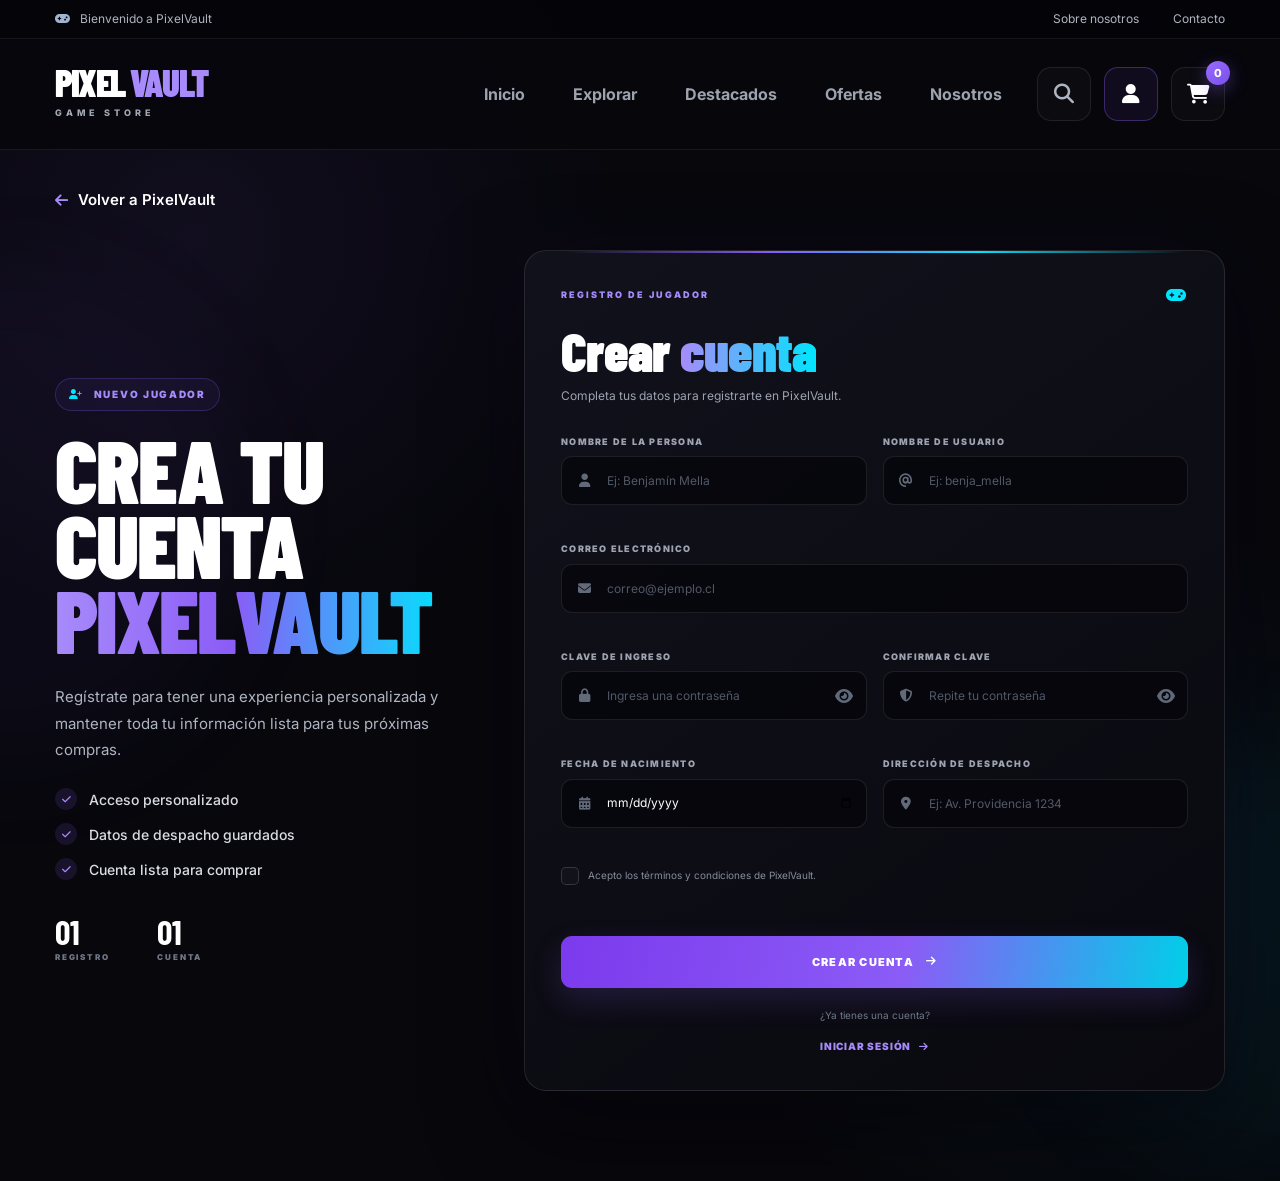
==== registro.html @ d6351294 "Primer commit" ====
<!DOCTYPE html>
<html lang="es">
<head>
    <meta charset="UTF-8">

    <meta
        name="viewport"
        content="width=device-width, initial-scale=1.0"
    >

    <meta
        name="description"
        content="Crea tu cuenta en PixelVault"
    >

    <title>Crear cuenta | PixelVault</title>

    <!-- Google Fonts -->
    <link rel="preconnect" href="https://fonts.googleapis.com">
    <link rel="preconnect" href="https://fonts.gstatic.com" crossorigin>

    <link
        href="https://fonts.googleapis.com/css2?family=Barlow+Condensed:wght@400;500;600;700;800;900&family=Inter:wght@400;500;600;700;800&display=swap"
        rel="stylesheet"
    >

    <!-- Font Awesome -->
    <link
        rel="stylesheet"
        href="https://cdnjs.cloudflare.com/ajax/libs/font-awesome/6.5.2/css/all.min.css"
    >

    <!-- CSS principal -->
    <link
        rel="stylesheet"
        href="css/estilos.css"
    >

    <!-- CSS de autenticación -->
    <link
        rel="stylesheet"
        href="css/auth.css"
    >

    <!-- Bootstrap 5.3.3 -->
    <link
        href="https://cdn.jsdelivr.net/npm/bootstrap@5.3.3/dist/css/bootstrap.min.css"
        rel="stylesheet"
    >

    <style>
        /* FIX DEFINITIVO: botones para mostrar/ocultar contraseña */
        .auth-input {
            position: relative;
        }
        .auth-input input {
            flex: 1 1 auto;
            width: 1%;
        }
        .auth-password-toggle {
            position: relative;
            z-index: 20;
            flex: 0 0 43px;
            width: 43px;
            height: 45px;
            margin: 0;
            padding: 0;
            border: 0;
            outline: 0;
            background: transparent;
            color: #606978;
            cursor: pointer;
            pointer-events: auto;
            display: flex;
            align-items: center;
            justify-content: center;
        }
        .auth-password-toggle:hover {
            color: #a78bfa;
        }
        .auth-password-toggle i {
            pointer-events: none;
        }
    </style>

</head>

<body class="auth-page">

    <!-- =====================================================
         BARRA SUPERIOR
    ====================================================== -->

    <div class="auth-topbar">

        <div class="auth-container auth-topbar-content">

            <div class="auth-welcome">
                <i class="fa-solid fa-gamepad"></i>
                <span>Bienvenido a PixelVault</span>
            </div>

            <div class="auth-top-links">

                <a href="index.html#nosotros">
                    Sobre nosotros
                </a>

                <a href="index.html#contacto">
                    Contacto
                </a>

            </div>

        </div>

    </div>


    <!-- =====================================================
         HEADER PRINCIPAL
    ====================================================== -->

    <header class="auth-header">

        <div class="auth-container auth-header-content">

            <!-- LOGO -->

            <a
                href="index.html"
                class="auth-brand"
                aria-label="PixelVault inicio"
            >

                <span class="auth-brand-main">

                    <span class="auth-brand-pixel">
                        PIXEL
                    </span>

                    <span class="auth-brand-vault">
                        VAULT
                    </span>

                </span>

                <span class="auth-brand-subtitle">
                    GAME STORE
                </span>

            </a>


            <!-- NAVEGACIÓN -->

            <nav class="auth-nav">

                <a href="index.html">
                    Inicio
                </a>

                <a href="index.html#categorias">
                    Explorar
                </a>

                <a href="index.html#destacados">
                    Destacados
                </a>

                <a href="index.html#ofertas">
                    Ofertas
                </a>

                <a href="index.html#nosotros">
                    Nosotros
                </a>

            </nav>


            <!-- ACCIONES -->

            <div class="auth-header-actions">

                <button
                    type="button"
                    class="auth-header-action"
                    aria-label="Buscar"
                    id="authSearchButton"
                >
                    <i class="fa-solid fa-magnifying-glass"></i>
                </button>


                <a
                    href="login.html"
                    class="auth-header-action auth-user-action"
                    aria-label="Iniciar sesión"
                    title="Iniciar sesión"
                >
                    <i class="fa-solid fa-user"></i>
                </a>


                <a
                    href="#"
                    class="auth-header-action"
                    aria-label="Carrito"
                >
                    <i class="fa-solid fa-cart-shopping"></i>

                    <span class="auth-cart-count">
                        0
                    </span>

                </a>

            </div>

        </div>

    </header>


    <!-- =====================================================
         CONTENIDO
    ====================================================== -->

    <main class="auth-main d-block">

        <div class="auth-container">


            <!-- BOTÓN VOLVER -->

            <a
                href="index.html"
                class="auth-back"
            >

                <i class="fa-solid fa-arrow-left"></i>

                <span>
                    Volver a PixelVault
                </span>

            </a>


            <!-- =================================================
                 LAYOUT
            ================================================== -->

            <div class="auth-register-layout">


                <!-- =================================================
                     PRESENTACIÓN
                ================================================== -->

                <section class="auth-intro">

                    <div class="auth-kicker">

                        <i class="fa-solid fa-user-plus"></i>

                        <span>
                            NUEVO JUGADOR
                        </span>

                    </div>


                    <h1>

                        CREA TU CUENTA

                        <span>
                            PIXELVAULT
                        </span>

                    </h1>


                    <p class="auth-intro-description">

                        Regístrate para tener una experiencia
                        personalizada y mantener toda tu información
                        lista para tus próximas compras.

                    </p>


                    <!-- BENEFICIOS -->

                    <div class="auth-feature-list">


                        <div class="auth-feature">

                            <span class="auth-feature-icon">
                                <i class="fa-solid fa-check"></i>
                            </span>

                            <span>
                                Acceso personalizado
                            </span>

                        </div>


                        <div class="auth-feature">

                            <span class="auth-feature-icon">
                                <i class="fa-solid fa-check"></i>
                            </span>

                            <span>
                                Datos de despacho guardados
                            </span>

                        </div>


                        <div class="auth-feature">

                            <span class="auth-feature-icon">
                                <i class="fa-solid fa-check"></i>
                            </span>

                            <span>
                                Cuenta lista para comprar
                            </span>

                        </div>

                    </div>


                    <!-- ESTADÍSTICAS -->

                    <div class="auth-mini-stats">

                        <div>

                            <strong>
                                01
                            </strong>

                            <span>
                                REGISTRO
                            </span>

                        </div>


                        <div>

                            <strong>
                                01
                            </strong>

                            <span>
                                CUENTA
                            </span>

                        </div>

                    </div>

                </section>


                <!-- =================================================
                     TARJETA REGISTRO
                ================================================== -->

                <section class="auth-card auth-card-register">

                    <!-- PARTE SUPERIOR -->

                    <div class="auth-card-top">

                        <span>
                            REGISTRO DE JUGADOR
                        </span>

                        <i class="fa-solid fa-gamepad"></i>

                    </div>


                    <!-- CABECERA -->

                    <div class="auth-heading">

                        <h2>

                            Crear
                            <span>
                                cuenta
                            </span>

                        </h2>

                        <p>
                            Completa tus datos para registrarte en PixelVault.
                        </p>

                    </div>


                    <!-- FORMULARIO -->

                    <form
                        id="registerForm"
                        class="auth-form"
                        novalidate
                    >


                        <div class="auth-form-grid">


                            <!-- NOMBRE -->

                            <div class="auth-field">

                                <label for="nombre">
                                    NOMBRE DE LA PERSONA
                                </label>

                                <div class="auth-input">

                                    <i class="fa-solid fa-user"></i>

                                    <input
                                        type="text"
                                        id="nombre"
                                        name="nombre"
                                        placeholder="Ej: Benjamín Mella"
                                        autocomplete="name"
                                        maxlength="80"
                                        required
                                    >

                                </div>

                                <small
                                    class="auth-error"
                                    id="nombreError"
                                ></small>

                            </div>


                            <!-- USUARIO -->

                            <div class="auth-field">

                                <label for="usuario">
                                    NOMBRE DE USUARIO
                                </label>

                                <div class="auth-input">

                                    <i class="fa-solid fa-at"></i>

                                    <input
                                        type="text"
                                        id="usuario"
                                        name="usuario"
                                        placeholder="Ej: benja_mella"
                                        autocomplete="username"
                                        maxlength="30"
                                        required
                                    >

                                </div>

                                <small
                                    class="auth-error"
                                    id="usuarioError"
                                ></small>

                            </div>


                            <!-- CORREO -->

                            <div class="auth-field auth-full">

                                <label for="correo">
                                    CORREO ELECTRÓNICO
                                </label>

                                <div class="auth-input">

                                    <i class="fa-solid fa-envelope"></i>

                                    <input
                                        type="email"
                                        id="correo"
                                        name="correo"
                                        placeholder="correo@ejemplo.cl"
                                        autocomplete="email"
                                        maxlength="120"
                                        required
                                    >

                                </div>

                                <small
                                    class="auth-error"
                                    id="correoError"
                                ></small>

                            </div>


                            <!-- CONTRASEÑA -->

                            <div class="auth-field">

                                <label for="clave">
                                    CLAVE DE INGRESO
                                </label>

                                <div class="auth-input">

                                    <i class="fa-solid fa-lock"></i>

                                    <input
                                        type="password"
                                        id="clave"
                                        name="clave"
                                        placeholder="Ingresa una contraseña"
                                        autocomplete="new-password"
                                        minlength="6"
                                        maxlength="80"
                                        required
                                    >

                                    <button type="button" class="auth-password-toggle" data-target="clave" aria-label="Mostrar contraseña" title="Mostrar contraseña" onclick="togglePixelVaultPassword(this); return false;">
                                        <i class="fa-solid fa-eye"></i>
                                    </button>

                                </div>

                                <small
                                    class="auth-error"
                                    id="claveError"
                                ></small>

                            </div>


                            <!-- CONFIRMAR -->

                            <div class="auth-field">

                                <label for="confirmarClave">
                                    CONFIRMAR CLAVE
                                </label>

                                <div class="auth-input">

                                    <i class="fa-solid fa-shield-halved"></i>

                                    <input
                                        type="password"
                                        id="confirmarClave"
                                        name="confirmarClave"
                                        placeholder="Repite tu contraseña"
                                        autocomplete="new-password"
                                        minlength="6"
                                        maxlength="80"
                                        required
                                    >

                                    <button type="button" class="auth-password-toggle" data-target="confirmarClave" aria-label="Mostrar contraseña" title="Mostrar contraseña" onclick="togglePixelVaultPassword(this); return false;">
                                        <i class="fa-solid fa-eye"></i>
                                    </button>

                                </div>

                                <small
                                    class="auth-error"
                                    id="confirmarClaveError"
                                ></small>

                            </div>
                            
                            <!-- FECHA DE NACIMIENTO -->
                            <div class="auth-field">
                                <label for="fechaNacimiento">
                            FECHA DE NACIMIENTO
                                </label>

                            <div class="auth-input">
                                <i class="fa-solid fa-calendar-days"></i>

                            <input
                            type="date"
                            id="fechaNacimiento"
                            name="fechaNacimiento"
                            autocomplete="bday"
                            required
                            >
                            </div>

                            <small
                                class="auth-error"
                                id="fechaNacimientoError"
                            ></small>
                            </div>

                            <!-- DIRECCIÓN DE DESPACHO -->
                            <div class="auth-field">
                                <label for="direccion">
                            DIRECCIÓN DE DESPACHO
                            </label>

                            <div class="auth-input">
                                <i class="fa-solid fa-location-dot"></i>

                                <input
                            type="text"
                            id="direccion"
                            name="direccion"
                            placeholder="Ej: Av. Providencia 1234"
                            autocomplete="street-address"
                            maxlength="150"
                                >
                            </div>

                            <small
                                class="auth-error"
                                id="direccionError"
                            ></small>
                            </div>

                            <!-- TÉRMINOS -->

                            <div class="auth-terms auth-full">

                                <label class="auth-checkbox">

                                    <input
                                        type="checkbox"
                                        id="terminos"
                                        name="terminos"
                                        required
                                    >

                                    <span class="auth-checkmark">
                                        <i class="fa-solid fa-check"></i>
                                    </span>

                                    <span>
                                        Acepto los términos y condiciones
                                        de PixelVault.
                                    </span>

                                </label>

                                <small
                                    class="auth-error"
                                    id="terminosError"
                                ></small>

                            </div>


                            <!-- MENSAJE -->

                            <div
                                id="registerMessage"
                                class="auth-message auth-full"
                                role="alert"
                            ></div>


                            <!-- BOTÓN -->

                            <div class="auth-full">

                                <button
                                    type="submit"
                                    class="auth-submit"
                                >

                                    <span>
                                        CREAR CUENTA
                                    </span>

                                    <i class="fa-solid fa-arrow-right"></i>

                                </button>

                            </div>

                        </div>

                    </form>


                    <!-- LOGIN -->

                    <div class="auth-switch">

                        <span>
                            ¿Ya tienes una cuenta?
                        </span>

                        <a href="login.html">
                            INICIAR SESIÓN
                            <i class="fa-solid fa-arrow-right"></i>
                        </a>

                    </div>

                </section>

            </div>

        </div>

    </main>


    <!-- JS -->

    
    <script>
        function togglePixelVaultPassword(button) {
            const targetId = button.getAttribute('data-target');
            const input = document.getElementById(targetId);
            if (!input) return;

            const icon = button.querySelector('i');
            const show = input.type === 'password';

            input.type = show ? 'text' : 'password';

            if (icon) {
                icon.classList.toggle('fa-eye', !show);
                icon.classList.toggle('fa-eye-slash', show);
            }

            button.setAttribute('aria-label', show ? 'Ocultar contraseña' : 'Mostrar contraseña');
            button.setAttribute('title', show ? 'Ocultar contraseña' : 'Mostrar contraseña');
        }
    </script>

    <script src="js/auth.js"></script>

</body>
</html>
---- css/estilos.css ----
/* =========================================================
   PIXELVAULT
   ESTILOS PRINCIPALES
   ========================================================= */


/* =========================================================
   IMPORTACIÓN DE FUENTES
   ========================================================= */

@import url('https://fonts.googleapis.com/css2?family=Barlow+Condensed:wght@400;500;600;700;800;900&family=Inter:wght@300;400;500;600;700;800&display=swap');


/* =========================================================
   VARIABLES GLOBALES
   ========================================================= */

:root {

    /* COLORES PRINCIPALES */

    --color-primary: #8b5cf6;
    --color-primary-light: #a78bfa;
    --color-primary-dark: #6d28d9;

    --color-secondary: #00e5ff;
    --color-secondary-dark: #00a8bd;

    --color-accent: #ff3d81;

    /* FONDOS */

    --color-background: #07070c;
    --color-background-light: #0d0d15;
    --color-background-medium: #11111b;

    --color-card: #12121d;
    --color-card-light: #181824;

    /* TEXTO */

    --color-text: #ffffff;
    --color-text-light: #e5e7eb;
    --color-text-muted: #9ca3af;
    --color-text-dark: #6b7280;

    /* BORDES */

    --color-border: rgba(255, 255, 255, 0.08);
    --color-border-light: rgba(255, 255, 255, 0.14);

    /* SOMBRAS */

    --shadow-small:
        0 5px 20px rgba(0, 0, 0, 0.25);

    --shadow-medium:
        0 15px 40px rgba(0, 0, 0, 0.35);

    --shadow-large:
        0 25px 70px rgba(0, 0, 0, 0.55);

    --shadow-primary:
        0 10px 40px rgba(139, 92, 246, 0.25);

    /* RADIOS */

    --radius-small: 8px;
    --radius-medium: 14px;
    --radius-large: 20px;
    --radius-xl: 28px;

    /* TRANSICIONES */

    --transition-fast: 0.2s ease;
    --transition-normal: 0.35s ease;
    --transition-slow: 0.6s ease;

    /* CONTENEDOR */

    --container-width: 1280px;

}


/* =========================================================
   RESET
   ========================================================= */

* {
    margin: 0;
    padding: 0;
    box-sizing: border-box;
}


html {
    scroll-behavior: smooth;
    scroll-padding-top: 100px;
}


body {

    background-color: var(--color-background);

    color: var(--color-text);

    font-family: 'Inter', sans-serif;

    line-height: 1.6;

    overflow-x: hidden;

}


body::selection {
    background: var(--color-primary);
    color: white;
}


img {
    display: block;
    width: 100%;
}


a {
    color: inherit;
    text-decoration: none;
}


button {
    font-family: inherit;
}


ul {
    list-style: none;
}


/* =========================================================
   CONTENEDOR GENERAL
   ========================================================= */

.container {

    width: min(
        calc(100% - 80px),
        var(--container-width)
    );

    margin: 0 auto;

}


/* =========================================================
   SCROLLBAR
   ========================================================= */

::-webkit-scrollbar {
    width: 9px;
}


::-webkit-scrollbar-track {
    background: #050508;
}


::-webkit-scrollbar-thumb {

    background:
        linear-gradient(
            180deg,
            var(--color-primary),
            var(--color-secondary)
        );

    border-radius: 20px;

}


::-webkit-scrollbar-thumb:hover {
    background: var(--color-primary-light);
}


/* =========================================================
   TOP BAR
   ========================================================= */

.top-bar {

    height: 38px;

    background: #050509;

    border-bottom: 1px solid var(--color-border);

    color: var(--color-text-muted);

    font-size: 11px;

    letter-spacing: 0.4px;

}


.top-bar-content {

    height: 100%;

    display: flex;

    align-items: center;

    justify-content: space-between;

}


.top-bar-message {

    display: flex;

    align-items: center;

    gap: 8px;

}


.top-bar-links {

    display: flex;

    gap: 25px;

}


.top-bar-links a {

    transition:
        color var(--transition-fast);

}


.top-bar-links a:hover {
    color: var(--color-secondary);
}


/* =========================================================
   HEADER
   ========================================================= */

.header {

    position: sticky;

    top: 0;

    z-index: 1000;

    height: 82px;

    background:
        rgba(7, 7, 12, 0.86);

    border-bottom: 1px solid var(--color-border);

    backdrop-filter: blur(18px);

    -webkit-backdrop-filter: blur(18px);

}


.header-content {

    height: 100%;

    display: flex;

    align-items: center;

    justify-content: space-between;

    gap: 40px;

}


/* =========================================================
   LOGO
   ========================================================= */

.brand {

    display: flex;

    flex-direction: column;

    flex-shrink: 0;

}


.brand-link {

    display: flex;

    align-items: center;

    font-family:
        'Barlow Condensed',
        sans-serif;

    font-size: 30px;

    font-weight: 900;

    line-height: 0.9;

    letter-spacing: -1px;

}


.brand-pixel {

    color: white;

}


.brand-vault {

    color: var(--color-primary-light);

    margin-left: 4px;

}


.brand-subtitle {

    margin-top: 5px;

    font-size: 8px;

    font-weight: 700;

    letter-spacing: 4px;

    color: var(--color-text-muted);

}


/* =========================================================
   NAVEGACIÓN
   ========================================================= */

.main-nav {
    margin-left: auto;
}


.nav-list {

    display: flex;

    align-items: center;

    gap: 34px;

}


.nav-link {

    position: relative;

    color: var(--color-text-muted);

    font-size: 13px;

    font-weight: 600;

    transition:
        color var(--transition-fast);

}


.nav-link::after {

    content: "";

    position: absolute;

    left: 0;

    bottom: -9px;

    width: 0;

    height: 2px;

    border-radius: 5px;

    background:
        linear-gradient(
            90deg,
            var(--color-primary),
            var(--color-secondary)
        );

    transition:
        width var(--transition-normal);

}


.nav-link:hover,
.nav-link.active {

    color: white;

}


.nav-link:hover::after,
.nav-link.active::after {

    width: 100%;

}


/* =========================================================
   HEADER ACTIONS
   ========================================================= */

.header-actions {

    display: flex;

    align-items: center;

    gap: 10px;

}


.header-action {

    position: relative;

    width: 40px;

    height: 40px;

    display: flex;

    align-items: center;

    justify-content: center;

    border: 1px solid var(--color-border);

    border-radius: 10px;

    background:
        rgba(255, 255, 255, 0.03);

    color: var(--color-text-muted);

    cursor: pointer;

    transition:
        transform var(--transition-fast),
        background var(--transition-fast),
        color var(--transition-fast),
        border-color var(--transition-fast);

}


.header-action:hover {

    color: white;

    background:
        rgba(139, 92, 246, 0.15);

    border-color:
        rgba(139, 92, 246, 0.45);

    transform: translateY(-2px);

}


.cart-count {

    position: absolute;

    top: -6px;

    right: -6px;

    width: 18px;

    height: 18px;

    display: flex;

    align-items: center;

    justify-content: center;

    border-radius: 50%;

    background: var(--color-primary);

    color: white;

    font-size: 9px;

    font-weight: 800;

}


/* =========================================================
   HERO
   ========================================================= */

.hero {

    position: relative;

    min-height: 720px;

    display: flex;

    align-items: center;

    overflow: hidden;

    background:
        #08080e;

}


/* FONDO */

.hero-background {

    position: absolute;

    inset: 0;

    z-index: 0;

    background:
        radial-gradient(
            circle at 15% 50%,
            rgba(139, 92, 246, 0.18),
            transparent 35%
        ),

        radial-gradient(
            circle at 80% 30%,
            rgba(0, 229, 255, 0.08),
            transparent 30%
        ),

        linear-gradient(
            90deg,
            #07070c 0%,
            #090910 50%,
            #08080d 100%
        );

}


.hero-background::after {

    content: "";

    position: absolute;

    inset: 0;

    background-image:
        linear-gradient(
            rgba(255,255,255,0.018) 1px,
            transparent 1px
        ),
        linear-gradient(
            90deg,
            rgba(255,255,255,0.018) 1px,
            transparent 1px
        );

    background-size: 50px 50px;

    mask-image:
        linear-gradient(
            to bottom,
            black,
            transparent
        );

}


/* CONTENEDOR */

.hero-container {

    position: relative;

    z-index: 2;

    display: grid;

    grid-template-columns:
        minmax(0, 1fr)
        minmax(400px, 0.9fr);

    align-items: center;

    gap: 80px;

    padding-top: 70px;

    padding-bottom: 70px;

}


/* =========================================================
   HERO CONTENT
   ========================================================= */

.hero-content {

    max-width: 650px;

}


.hero-tag {

    display: inline-flex;

    align-items: center;

    gap: 10px;

    padding: 8px 13px;

    margin-bottom: 25px;

    border: 1px solid
        rgba(139, 92, 246, 0.35);

    border-radius: 50px;

    background:
        rgba(139, 92, 246, 0.08);

    color: var(--color-primary-light);

    font-size: 10px;

    font-weight: 800;

    letter-spacing: 1.5px;

}


.hero-tag i {

    color: var(--color-secondary);

}


.hero-title {

    max-width: 700px;

    margin-bottom: 25px;

    font-family:
        'Barlow Condensed',
        sans-serif;

    font-size:
        clamp(60px, 7vw, 105px);

    font-weight: 900;

    line-height: 0.88;

    letter-spacing: -2px;

    text-transform: uppercase;

}


.hero-title span {

    display: block;

    color: transparent;

    background:
        linear-gradient(
            90deg,
            var(--color-primary-light),
            var(--color-secondary)
        );

    background-clip: text;

    -webkit-background-clip: text;

}


.hero-description {

    max-width: 550px;

    margin-bottom: 35px;

    color: var(--color-text-muted);

    font-size: 15px;

    line-height: 1.8;

}


/* =========================================================
   BOTONES
   ========================================================= */

.hero-buttons {

    display: flex;

    align-items: center;

    gap: 15px;

    margin-bottom: 45px;

}


.btn {

    min-height: 52px;

    padding:
        0 24px;

    display: inline-flex;

    align-items: center;

    justify-content: center;

    gap: 12px;

    border-radius: 10px;

    font-size: 11px;

    font-weight: 800;

    letter-spacing: 0.8px;

    transition:
        transform var(--transition-normal),
        box-shadow var(--transition-normal),
        background var(--transition-normal),
        border-color var(--transition-normal);

}


.btn-primary {

    color: white;

    background:
        linear-gradient(
            135deg,
            var(--color-primary),
            var(--color-primary-dark)
        );

    box-shadow:
        0 10px 30px
        rgba(139, 92, 246, 0.25);

}


.btn-primary:hover {

    transform: translateY(-3px);

    box-shadow:
        0 15px 40px
        rgba(139, 92, 246, 0.4);

}


.btn-secondary {

    color: white;

    border: 1px solid var(--color-border-light);

    background:
        rgba(255,255,255,0.04);

}


.btn-secondary:hover {

    transform: translateY(-3px);

    border-color:
        rgba(255,255,255,0.25);

    background:
        rgba(255,255,255,0.08);

}


.btn-light {

    color: #09090d;

    background: white;

}


.btn-light:hover {

    transform: translateY(-3px);

    background: var(--color-secondary);

    box-shadow:
        0 10px 30px
        rgba(0,229,255,0.2);

}


/* =========================================================
   HERO STATS
   ========================================================= */

.hero-stats {

    display: flex;

    align-items: center;

    gap: 40px;

}


.hero-stat {

    display: flex;

    flex-direction: column;

}


.hero-stat strong {

    font-family:
        'Barlow Condensed',
        sans-serif;

    font-size: 30px;

    line-height: 1;

}


.hero-stat span {

    margin-top: 5px;

    color: var(--color-text-dark);

    font-size: 9px;

    font-weight: 600;

    letter-spacing: 1px;

    text-transform: uppercase;

}


/* =========================================================
   HERO IMAGE
   ========================================================= */

.hero-image-container {

    position: relative;

    min-height: 550px;

    display: flex;

    align-items: center;

    justify-content: center;

}


.hero-image {

    position: relative;

    z-index: 2;

    width: 100%;

    max-width: 600px;

    height: 550px;

    object-fit: cover;

    border-radius: var(--radius-xl);

    border: 1px solid
        rgba(255,255,255,0.1);

    box-shadow:
        0 30px 100px
        rgba(0,0,0,0.65);

    transform:
        perspective(1000px)
        rotateY(-4deg);

    transition:
        transform var(--transition-slow);

}


.hero-image:hover {

    transform:
        perspective(1000px)
        rotateY(0deg)
        scale(1.015);

}


.hero-image::after {

    content: "";

    position: absolute;

    inset: 0;

    background:
        linear-gradient(
            180deg,
            transparent 50%,
            rgba(0,0,0,0.7)
        );

}


/* BRILLO */

.hero-image-glow {

    position: absolute;

    width: 400px;

    height: 400px;

    border-radius: 50%;

    background:
        var(--color-primary);

    filter: blur(130px);

    opacity: 0.18;

}


/* TARJETA FLOTANTE */

.hero-floating-card {

    position: absolute;

    z-index: 5;

    bottom: 55px;

    left: -20px;

    min-width: 190px;

    padding: 15px 18px;

    display: flex;

    align-items: center;

    gap: 14px;

    border: 1px solid
        rgba(255,255,255,0.1);

    border-radius: 14px;

    background:
        rgba(13,13,21,0.85);

    backdrop-filter: blur(20px);

    box-shadow: var(--shadow-medium);

}


.hero-floating-card > i {

    width: 38px;

    height: 38px;

    display: flex;

    align-items: center;

    justify-content: center;

    border-radius: 10px;

    color: #ffb000;

    background:
        rgba(255,176,0,0.1);

}


.hero-floating-card div {

    display: flex;

    flex-direction: column;

}


.hero-floating-card span {

    color: var(--color-text-dark);

    font-size: 8px;

    font-weight: 700;

    letter-spacing: 1px;

}


.hero-floating-card strong {

    margin-top: 3px;

    font-size: 11px;

}


/* =========================================================
   SECCIONES
   ========================================================= */

.section {

    padding:
        120px 0;

}


.section-header {

    display: flex;

    align-items: flex-end;

    justify-content: space-between;

    gap: 40px;

    margin-bottom: 55px;

}


.section-label {

    display: block;

    margin-bottom: 10px;

    color: var(--color-primary-light);

    font-size: 10px;

    font-weight: 800;

    letter-spacing: 2px;

}


.section-title {

    font-family:
        'Barlow Condensed',
        sans-serif;

    font-size: 58px;

    font-weight: 900;

    line-height: 0.9;

    text-transform: uppercase;

}


.section-description {

    max-width: 400px;

}


.section-description p {

    color: var(--color-text-muted);

    font-size: 13px;

    line-height: 1.8;

}


/* =========================================================
   CATEGORÍAS
   ========================================================= */

.categories-section {

    position: relative;

    background:
        var(--color-background);

}


.categories-section::before {

    content: "";

    position: absolute;

    top: 0;

    left: 0;

    right: 0;

    height: 1px;

    background:
        linear-gradient(
            90deg,
            transparent,
            var(--color-border-light),
            transparent
        );

}


/* GRID */

.categories-grid {

    display: grid;

    grid-template-columns:
        repeat(6, 1fr);

    grid-template-rows:
        repeat(2, 300px);

    gap: 18px;

}


/* PRIMERAS TARJETAS */

.category-card:nth-child(1),
.category-card:nth-child(2) {

    grid-column: span 3;

}


/* RESTANTES */

.category-card:nth-child(3),
.category-card:nth-child(4),
.category-card:nth-child(5) {

    grid-column: span 2;

}


/* =========================================================
   CATEGORY CARD
   ========================================================= */

.category-card {

    position: relative;

    overflow: hidden;

    border:
        1px solid var(--color-border);

    border-radius:
        var(--radius-large);

    background:
        var(--color-card);

    box-shadow:
        var(--shadow-small);

    transition:
        transform var(--transition-normal),
        border-color var(--transition-normal),
        box-shadow var(--transition-normal);

}


.category-card:hover {

    transform:
        translateY(-8px);

    border-color:
        rgba(139,92,246,0.45);

    box-shadow:
        var(--shadow-medium),
        var(--shadow-primary);

}


/* IMAGEN */

.category-image-wrapper {

    position: absolute;

    inset: 0;

    overflow: hidden;

}


.category-image {

    width: 100%;

    height: 100%;

    object-fit: cover;

    transition:
        transform 0.8s ease;

}


.category-card:hover .category-image {

    transform:
        scale(1.1);

}


/* OVERLAY */

.category-overlay {

    position: absolute;

    inset: 0;

    background:
        linear-gradient(
            180deg,
            rgba(0,0,0,0.05) 15%,
            rgba(0,0,0,0.3) 40%,
            rgba(0,0,0,0.95) 100%
        );

    transition:
        background var(--transition-normal);

}


.category-card:hover
.category-overlay {

    background:
        linear-gradient(
            180deg,
            rgba(20,10,40,0.1),
            rgba(0,0,0,0.88)
        );

}


/* NÚMERO */

.category-number {

    position: absolute;

    top: 20px;

    left: 22px;

    font-family:
        'Barlow Condensed',
        sans-serif;

    font-size: 46px;

    font-weight: 900;

    color:
        rgba(255,255,255,0.4);

    line-height: 1;

}


/* ICONO */

.category-icon {

    position: absolute;

    top: 18px;

    right: 18px;

    width: 40px;

    height: 40px;

    display: flex;

    align-items: center;

    justify-content: center;

    border:
        1px solid
        rgba(255,255,255,0.15);

    border-radius: 10px;

    background:
        rgba(0,0,0,0.3);

    backdrop-filter:
        blur(10px);

    color: white;

    transition:
        background var(--transition-normal),
        transform var(--transition-normal);

}


.category-card:hover .category-icon {

    background:
        var(--color-primary);

    transform:
        rotate(5deg)
        scale(1.05);

}


/* CONTENIDO */

.category-content {

    position: absolute;

    z-index: 3;

    left: 25px;

    right: 25px;

    bottom: 23px;

}


.category-type {

    color:
        var(--color-secondary);

    font-size: 8px;

    font-weight: 800;

    letter-spacing: 2px;

}


.category-content h3 {

    margin-top: 4px;

    font-family:
        'Barlow Condensed',
        sans-serif;

    font-size: 36px;

    font-weight: 900;

    line-height: 1;

}


.category-content p {

    max-width: 260px;

    margin-top: 5px;

    color:
        rgba(255,255,255,0.65);

    font-size: 11px;

}


.category-link {

    display: inline-flex;

    align-items: center;

    gap: 8px;

    margin-top: 15px;

    color: white;

    font-size: 9px;

    font-weight: 800;

    letter-spacing: 1px;

    opacity: 0;

    transform:
        translateY(8px);

    transition:
        opacity var(--transition-normal),
        transform var(--transition-normal);

}


.category-card:hover .category-link {

    opacity: 1;

    transform:
        translateY(0);

}


.category-link i {

    color:
        var(--color-secondary);

}


/* =========================================================
   DESTACADOS
   ========================================================= */

.featured-section {

    background:
        var(--color-background-light);

}


.featured-section .section-header {

    margin-bottom: 40px;

}


.section-button {

    display: inline-flex;

    align-items: center;

    gap: 10px;

    padding: 12px 18px;

    border: 1px solid var(--color-border);

    border-radius: 8px;

    color: var(--color-text-muted);

    font-size: 10px;

    font-weight: 800;

    transition:
        color var(--transition-fast),
        border-color var(--transition-fast),
        background var(--transition-fast);

}


.section-button:hover {

    color: white;

    border-color:
        var(--color-primary);

    background:
        rgba(139,92,246,0.1);

}


/* GRID */

.featured-grid {

    display: grid;

    grid-template-columns:
        repeat(3, 1fr);

    gap: 22px;

}


/* CARD */

.featured-card {

    overflow: hidden;

    border:
        1px solid var(--color-border);

    border-radius:
        var(--radius-medium);

    background:
        var(--color-card);

    transition:
        transform var(--transition-normal),
        border-color var(--transition-normal),
        box-shadow var(--transition-normal);

}


.featured-card:hover {

    transform:
        translateY(-7px);

    border-color:
        rgba(139,92,246,0.35);

    box-shadow:
        var(--shadow-medium);

}


/* IMAGEN */

.featured-image {

    position: relative;

    height: 280px;

    overflow: hidden;

}


.featured-image img {

    width: 100%;

    height: 100%;

    object-fit: cover;

    transition:
        transform 0.6s ease;

}


.featured-card:hover
.featured-image img {

    transform:
        scale(1.07);

}


/* BADGE */

.featured-badge {

    position: absolute;

    top: 15px;

    left: 15px;

    padding: 6px 10px;

    border-radius: 5px;

    background:
        var(--color-primary);

    color: white;

    font-size: 8px;

    font-weight: 800;

    letter-spacing: 1px;

}


/* INFO */

.featured-info {

    padding: 22px;

}


.game-category {

    color:
        var(--color-secondary);

    font-size: 8px;

    font-weight: 800;

    letter-spacing: 1.5px;

}


.featured-info h3 {

    margin-top: 6px;

    font-family:
        'Barlow Condensed',
        sans-serif;

    font-size: 28px;

    font-weight: 800;

}


.featured-info p {

    margin-top: 7px;

    color:
        var(--color-text-muted);

    font-size: 11px;

    line-height: 1.6;

}


.game-bottom {

    display: flex;

    align-items: center;

    justify-content: space-between;

    margin-top: 20px;

    padding-top: 18px;

    border-top:
        1px solid var(--color-border);

}


.game-price {

    font-family:
        'Barlow Condensed',
        sans-serif;

    font-size: 25px;

}


.game-button {

    display: inline-flex;

    align-items: center;

    gap: 8px;

    color:
        var(--color-primary-light);

    font-size: 9px;

    font-weight: 800;

}


.game-button:hover {

    color:
        var(--color-secondary);

}


/* =========================================================
   PROMO
   ========================================================= */

.promo-section {

    position: relative;

    overflow: hidden;

    padding:
        90px 0;

    background:
        linear-gradient(
            110deg,
            #171126,
            #0c1220
        );

}


.promo-section::before {

    content: "";

    position: absolute;

    width: 500px;

    height: 500px;

    right: -150px;

    top: -250px;

    border-radius: 50%;

    background:
        var(--color-primary);

    filter:
        blur(130px);

    opacity: 0.18;

}


.promo-container {

    position: relative;

    z-index: 2;

    display: flex;

    align-items: center;

    justify-content: space-between;

    gap: 50px;

}


.promo-label {

    color:
        var(--color-secondary);

    font-size: 9px;

    font-weight: 800;

    letter-spacing: 2px;

}


.promo-content h2 {

    max-width: 750px;

    margin: 10px 0 15px;

    font-family:
        'Barlow Condensed',
        sans-serif;

    font-size:
        clamp(40px, 5vw, 68px);

    font-weight: 900;

    line-height: 0.95;

}


.promo-content h2 span {

    color:
        var(--color-primary-light);

}


.promo-content p {

    max-width: 500px;

    margin-bottom: 25px;

    color:
        var(--color-text-muted);

    font-size: 13px;

}


.promo-decoration {

    width: 180px;

    height: 180px;

    display: flex;

    align-items: center;

    justify-content: center;

    border:
        1px solid
        rgba(255,255,255,0.1);

    border-radius: 50%;

    background:
        rgba(255,255,255,0.03);

    box-shadow:
        0 0 80px
        rgba(139,92,246,0.2);

}


.promo-decoration i {

    font-size: 75px;

    color:
        var(--color-primary-light);

    transform:
        rotate(-12deg);

}


/* =========================================================
   FEATURES
   ========================================================= */

.features-section {

    padding:
        60px 0;

    background:
        #09090f;

    border-top:
        1px solid var(--color-border);

    border-bottom:
        1px solid var(--color-border);

}


.features-grid {

    display: grid;

    grid-template-columns:
        repeat(4, 1fr);

    gap: 20px;

}


.feature {

    display: flex;

    align-items: flex-start;

    gap: 15px;

}


.feature-icon {

    width: 45px;

    height: 45px;

    flex-shrink: 0;

    display: flex;

    align-items: center;

    justify-content: center;

    border:
        1px solid
        rgba(139,92,246,0.25);

    border-radius: 10px;

    color:
        var(--color-primary-light);

    background:
        rgba(139,92,246,0.08);

}


.feature-content h3 {

    margin-bottom: 3px;

    font-size: 12px;

    font-weight: 700;

}


.feature-content p {

    color:
        var(--color-text-dark);

    font-size: 10px;

    line-height: 1.6;

}


/* =========================================================
   ABOUT
   ========================================================= */

.about-section {

    background:
        var(--color-background);

}


.about-container {

    display: grid;

    grid-template-columns:
        0.95fr 1fr;

    align-items: center;

    gap: 90px;

}


.about-image {

    position: relative;

}


.about-image::before {

    content: "";

    position: absolute;

    inset: -15px;

    border:
        1px solid
        rgba(139,92,246,0.25);

    border-radius:
        var(--radius-large);

    transform:
        rotate(-2deg);

}


.about-image img {

    position: relative;

    z-index: 2;

    height: 480px;

    object-fit: cover;

    border-radius:
        var(--radius-large);

    box-shadow:
        var(--shadow-large);

}


.about-content h2 {

    max-width: 650px;

    font-family:
        'Barlow Condensed',
        sans-serif;

    font-size:
        clamp(45px, 5vw, 70px);

    font-weight: 900;

    line-height: 0.95;

}


.about-content h2 span {

    display: block;

    color:
        var(--color-primary-light);

}


.about-content p {

    max-width: 580px;

    margin-top: 20px;

    color:
        var(--color-text-muted);

    font-size: 13px;

    line-height: 1.9;

}


.about-content .btn {

    margin-top: 30px;

}


/* =========================================================
   CALL TO ACTION
   ========================================================= */

.cta-section {

    position: relative;

    overflow: hidden;

    padding:
        110px 0;

    text-align: center;

    background:
        linear-gradient(
            135deg,
            var(--color-primary-dark),
            #111827
        );

}


.cta-section::before {

    content: "";

    position: absolute;

    inset: 0;

    background:
        radial-gradient(
            circle at 50% 50%,
            rgba(255,255,255,0.12),
            transparent 45%
        );

}


.cta-container {

    position: relative;

    z-index: 2;

}


.cta-content > span {

    display: block;

    margin-bottom: 12px;

    color:
        rgba(255,255,255,0.65);

    font-size: 9px;

    font-weight: 800;

    letter-spacing: 3px;

}


.cta-content h2 {

    max-width: 800px;

    margin:
        0 auto 30px;

    font-family:
        'Barlow Condensed',
        sans-serif;

    font-size:
        clamp(45px, 6vw, 80px);

    font-weight: 900;

    line-height: 0.9;

}


/* =========================================================
   FOOTER
   ========================================================= */

.footer {

    background:
        #050508;

}


.footer-container {

    display: grid;

    grid-template-columns:
        1.5fr
        1fr
        1fr
        1.2fr;

    gap: 60px;

    padding:
        80px 0;

}


.footer-logo {

    display: inline-block;

    font-family:
        'Barlow Condensed',
        sans-serif;

    font-size: 32px;

    font-weight: 900;

}


.footer-logo span {

    color:
        var(--color-primary-light);

}


.footer-brand > p {

    max-width: 260px;

    margin-top: 15px;

    color:
        var(--color-text-dark);

    font-size: 11px;

    line-height: 1.8;

}


/* SOCIAL */

.social-links {

    display: flex;

    gap: 8px;

    margin-top: 20px;

}


.social-links a {

    width: 36px;

    height: 36px;

    display: flex;

    align-items: center;

    justify-content: center;

    border:
        1px solid var(--color-border);

    border-radius: 8px;

    color:
        var(--color-text-muted);

    background:
        rgba(255,255,255,0.02);

    transition:
        color var(--transition-fast),
        background var(--transition-fast),
        transform var(--transition-fast);

}


.social-links a:hover {

    color: white;

    background:
        var(--color-primary);

    transform:
        translateY(-3px);

}


/* COLUMNAS */

.footer-column h3 {

    margin-bottom: 20px;

    font-size: 10px;

    font-weight: 800;

    letter-spacing: 1.5px;

}


.footer-column ul {

    display: flex;

    flex-direction: column;

    gap: 10px;

}


.footer-column ul a {

    color:
        var(--color-text-dark);

    font-size: 11px;

    transition:
        color var(--transition-fast);

}


.footer-column ul a:hover {

    color:
        var(--color-primary-light);

}


/* CONTACTO */

.contact-list li {

    display: flex;

    align-items: center;

    gap: 10px;

    color:
        var(--color-text-dark);

    font-size: 11px;

}


.contact-list li + li {

    margin-top: 15px;

}


.contact-list i {

    color:
        var(--color-primary-light);

}


/* =========================================================
   FOOTER BOTTOM
   ========================================================= */

.footer-bottom {

    border-top:
        1px solid var(--color-border);

}


.footer-bottom-content {

    min-height: 65px;

    display: flex;

    align-items: center;

    justify-content: space-between;

    gap: 20px;

}


.footer-bottom p {

    color:
        #4b5563;

    font-size: 9px;

}


.footer-bottom-content > div {

    display: flex;

    gap: 20px;

}


.footer-bottom a {

    color:
        #4b5563;

    font-size: 9px;

}


.footer-bottom a:hover {

    color:
        white;

}


/* =========================================================
   ANIMACIONES
   ========================================================= */

@keyframes fadeUp {

    from {

        opacity: 0;

        transform:
            translateY(30px);

    }

    to {

        opacity: 1;

        transform:
            translateY(0);

    }

}


@keyframes floating {

    0%,
    100% {

        transform:
            translateY(0);

    }

    50% {

        transform:
            translateY(-10px);

    }

}


.hero-content {

    animation:
        fadeUp 0.8s ease forwards;

}


.hero-image-container {

    animation:
        fadeUp 1s ease 0.15s both;

}


.hero-floating-card {

    animation:
        floating 4s ease-in-out infinite;

}


/* =========================================================
   RESPONSIVE
   ========================================================= */


/* =========================================================
   TABLET
   ========================================================= */

@media (max-width: 1100px) {


    .container {

        width:
            min(
                calc(100% - 50px),
                var(--container-width)
            );

    }


    .main-nav {

        display: none;

    }


    .hero-container {

        grid-template-columns:
            1fr 0.8fr;

        gap: 40px;

    }


    .hero-title {

        font-size:
            clamp(55px, 8vw, 85px);

    }


    .categories-grid {

        grid-template-columns:
            repeat(2, 1fr);

        grid-template-rows:
            auto;

    }


    .category-card:nth-child(n) {

        grid-column:
            span 1;

        min-height:
            300px;

    }


    .featured-grid {

        grid-template-columns:
            repeat(2, 1fr);

    }


    .features-grid {

        grid-template-columns:
            repeat(2, 1fr);

        row-gap: 35px;

    }


    .footer-container {

        grid-template-columns:
            repeat(2, 1fr);

    }

}


/* =========================================================
   MOBILE
   ========================================================= */

@media (max-width: 768px) {


    .container {

        width:
            calc(100% - 35px);

    }


    .top-bar-links {

        display: none;

    }


    .top-bar-content {

        justify-content:
            center;

    }


    .header {

        height: 70px;

    }


    .brand-link {

        font-size: 26px;

    }


    .header-actions {

        gap: 6px;

    }


    .header-action {

        width: 36px;

        height: 36px;

    }


    .hero {

        min-height:
            auto;

    }


    .hero-container {

        grid-template-columns:
            1fr;

        padding:
            80px 0;

    }


    .hero-content {

        text-align:
            center;

        margin:
            0 auto;

    }


    .hero-tag {

        justify-content:
            center;

    }


    .hero-title {

        font-size:
            clamp(52px, 16vw, 80px);

    }


    .hero-description {

        margin-left:
            auto;

        margin-right:
            auto;

    }


    .hero-buttons {

        justify-content:
            center;

        flex-wrap:
            wrap;

    }


    .hero-stats {

        justify-content:
            center;

        gap:
            25px;

    }


    .hero-image-container {

        min-height:
            400px;

    }


    .hero-image {

        height:
            400px;

        transform:
            none;

    }


    .hero-floating-card {

        left:
            5px;

        bottom:
            20px;

    }


    .section {

        padding:
            80px 0;

    }


    .section-header {

        flex-direction:
            column;

        align-items:
            flex-start;

        gap:
            20px;

    }


    .section-title {

        font-size:
            50px;

    }


    .categories-grid {

        grid-template-columns:
            1fr;

    }


    .category-card:nth-child(n) {

        grid-column:
            span 1;

        min-height:
            320px;

    }


    .featured-grid {

        grid-template-columns:
            1fr;

    }


    .featured-image {

        height:
            300px;

    }


    .promo-container {

        flex-direction:
            column;

        align-items:
            flex-start;

    }


    .promo-decoration {

        display:
            none;

    }


    .features-grid {

        grid-template-columns:
            1fr;

    }


    .about-container {

        grid-template-columns:
            1fr;

        gap:
            60px;

    }


    .about-image img {

        height:
            350px;

    }


    .footer-container {

        grid-template-columns:
            1fr;

        gap:
            40px;

        padding:
            60px 0;

    }


    .footer-bottom-content {

        padding:
            20px 0;

        flex-direction:
            column;

        justify-content:
            center;

        text-align:
            center;

    }

}


/* =========================================================
   MOBILE PEQUEÑO
   ========================================================= */

@media (max-width: 480px) {


    .container {

        width:
            calc(100% - 25px);

    }


    .brand-subtitle {

        display:
            none;

    }


    .search-button {

        display:
            none;

    }


    .hero-title {

        font-size:
            53px;

    }


    .hero-buttons {

        flex-direction:
            column;

        align-items:
            stretch;

    }


    .hero-buttons .btn {

        width:
            100%;

    }


    .hero-stats {

        gap:
            18px;

    }


    .hero-stat strong {

        font-size:
            25px;

    }


    .hero-stat span {

        font-size:
            7px;

    }


    .hero-image-container {

        min-height:
            330px;

    }


    .hero-image {

        height:
            330px;

    }


    .hero-floating-card {

        min-width:
            165px;

        padding:
            12px;

    }


    .section-title {

        font-size:
            45px;

    }


    .category-content h3 {

        font-size:
            32px;

    }


    .promo-content h2 {

        font-size:
            45px;

    }


    .about-content h2 {

        font-size:
            45px;

    }


    .cta-content h2 {

        font-size:
            45px;

    }

}

/* =========================================================
   PIXELVAULT - CAPA FINAL DE IMÁGENES Y AJUSTES
   ========================================================= */

/* Las imágenes siempre ocupan su contenedor sin deformarse. */
.category-image,
.featured-image img,
.hero-image {
    display: block;
    width: 100%;
    height: 100%;
    object-fit: cover;
    object-position: center center;
}

/* ---------------------------------------------------------
   HERO
   --------------------------------------------------------- */

.hero-image-container {
    position: relative;
    min-width: 0;
    min-height: 550px;
    overflow: hidden;
    border-radius: var(--radius-xl);
}

.hero-image {
    position: relative;
    z-index: 2;
    width: 100%;
    height: 550px;
    max-width: none;
    object-fit: cover;
    object-position: center center;
}

/* ---------------------------------------------------------
   CATEGORÍAS
   --------------------------------------------------------- */

.category-card {
    position: relative;
    overflow: hidden;
    min-width: 0;
}

.category-image-wrapper {
    position: absolute;
    inset: 0;
    width: 100%;
    height: 100%;
    overflow: hidden;
}

.category-image {
    position: absolute;
    inset: 0;
    min-width: 100%;
    min-height: 100%;
    object-fit: cover;
    object-position: center center;
    transform: scale(1.01);
    transition: transform 0.65s cubic-bezier(.2,.7,.2,1);
}

.category-card:hover .category-image {
    transform: scale(1.07);
}

/* Encuadres específicos */
.category-action .category-image {
    object-position: center center;
}

.category-adventure .category-image {
    object-position: center center;
}

.category-rpg .category-image {
    object-position: center center;
}

.category-sports .category-image {
    object-position: center center;
}

.category-horror .category-image {
    object-position: center center;
}

/* El contenido siempre queda por encima de la imagen. */
.category-overlay {
    z-index: 1;
}

.category-number,
.category-icon,
.category-content {
    z-index: 3;
}

/* ---------------------------------------------------------
   DESTACADOS
   --------------------------------------------------------- */

.featured-card {
    min-width: 0;
    overflow: hidden;
}

.featured-image {
    position: relative;
    width: 100%;
    height: 280px;
    min-height: 280px;
    overflow: hidden;
    background: #11111b;
}

.featured-image img {
    position: absolute;
    inset: 0;
    width: 100%;
    height: 100%;
    object-fit: cover;
    object-position: center center;
    transition: transform 0.65s cubic-bezier(.2,.7,.2,1);
}

.featured-card:hover .featured-image img {
    transform: scale(1.06);
}

/* ---------------------------------------------------------
   NOSOTROS / LOGO
   --------------------------------------------------------- */

.about-image {
    overflow: hidden;
    display: flex;
    align-items: center;
    justify-content: center;
}

.about-image img {
    width: 100%;
    height: 100%;
    object-fit: contain;
    object-position: center;
}

/* ---------------------------------------------------------
   RESPONSIVE
   --------------------------------------------------------- */

@media (max-width: 1100px) {

    .hero-image-container {
        min-height: 500px;
    }

    .hero-image {
        height: 500px;
    }

    .featured-image {
        height: 260px;
        min-height: 260px;
    }
}

@media (max-width: 768px) {

    .hero-image-container {
        min-height: 400px;
        height: 400px;
    }

    .hero-image {
        height: 400px;
        object-fit: cover;
    }

    .category-card:nth-child(n) {
        min-height: 320px;
        height: 320px;
    }

    .featured-image {
        height: 300px;
        min-height: 300px;
    }

    .about-image img {
        height: 350px;
    }
}

@media (max-width: 480px) {

    .hero-image-container,
    .hero-image {
        height: 330px;
        min-height: 330px;
    }

    .category-card:nth-child(n) {
        min-height: 300px;
        height: 300px;
    }

    .featured-image {
        height: 250px;
        min-height: 250px;
    }

    .about-image img {
        height: 300px;
    }
}

/* ---------------------------------------------------------
   LOGO PIXELVAULT
   --------------------------------------------------------- */

.about-image {
    background:
        radial-gradient(
            circle at 50% 45%,
            rgba(139,92,246,.16),
            transparent 58%
        ),
        #08080f;
    border: 1px solid rgba(139,92,246,.22);
}

.about-image img {
    filter:
        drop-shadow(0 0 24px rgba(139,92,246,.22));
}

/* =========================================================
   PIXELVAULT — ENCUADRE FINAL DE IMÁGENES
   Ajuste para que el contenido importante quede centrado
   dentro de cada tarjeta sin deformar las imágenes.
   ========================================================= */

/* Todas las imágenes de tarjetas */
.category-image,
.featured-image img {
    width: 100%;
    height: 100%;
    object-fit: cover;
    object-position: 50% 50%;
}

/* Categorías */
.category-image-wrapper {
    overflow: hidden;
}

.category-image {
    position: absolute;
    inset: 0;
    transform: scale(1.015);
    object-position: center center;
}

/* Destacados */
.featured-image {
    position: relative;
    overflow: hidden;
}

.featured-image img {
    position: absolute;
    inset: 0;
    object-position: center center;
    transform: scale(1.015);
}

/* Mantener el encuadre limpio al pasar el mouse */
.category-card:hover .category-image {
    transform: scale(1.075);
}

.featured-card:hover .featured-image img {
    transform: scale(1.065);
}

/* Hero: centrado y ligeramente ampliado para evitar bordes vacíos */
.hero-image {
    width: 100%;
    height: 100%;
    object-fit: cover;
    object-position: center center;
}

/* ---------------------------------------------------------
   PUNTOS FOCALES
   Si alguna portada tiene al personaje desplazado, estos
   ajustes permiten conservarlo dentro de la tarjeta.
   --------------------------------------------------------- */

.category-card:nth-child(1) .category-image {
    object-position: 50% 50%;
}

.category-card:nth-child(2) .category-image {
    object-position: 50% 50%;
}

.category-card:nth-child(3) .category-image {
    object-position: 50% 50%;
}

.category-card:nth-child(4) .category-image {
    object-position: 50% 50%;
}

.category-card:nth-child(5) .category-image {
    object-position: 50% 50%;
}

/* Battlefield / ARC Raiders / Assassin's Creed */
.featured-card:nth-child(1) .featured-image img {
    object-position: 50% 50%;
}

.featured-card:nth-child(2) .featured-image img {
    object-position: 50% 50%;
}

.featured-card:nth-child(3) .featured-image img {
    object-position: 50% 50%;
}

/* En pantallas pequeñas reducimos el zoom para conservar más
   información de las portadas. */
@media (max-width: 768px) {
    .category-image,
    .featured-image img {
        transform: scale(1);
        object-position: center center;
    }

    .category-card:hover .category-image,
    .featured-card:hover .featured-image img {
        transform: scale(1.04);
    }
}


/* =========================================================
   PIXELVAULT — AJUSTE FINAL HERO WUKONG
   Imagen más alta y protagonista
   ========================================================= */

.hero-image-container {
    min-height: 620px !important;
    height: 620px !important;
    overflow: visible;
}

.hero-image {
    width: 100% !important;
    max-width: 620px !important;
    height: 620px !important;
    object-fit: cover !important;
    object-position: center center !important;
    border-radius: 28px;
    transform: perspective(1200px) rotateY(-3deg);
    box-shadow:
        0 30px 80px rgba(0, 0, 0, 0.58),
        0 0 45px rgba(139, 92, 246, 0.10);
}

.hero-image:hover {
    transform: perspective(1200px) rotateY(0deg) scale(1.018);
}

.hero-image-glow {
    width: 360px !important;
    height: 360px !important;
    filter: blur(110px) !important;
    opacity: 0.12 !important;
}

.hero-floating-card {
    bottom: 42px !important;
}

/* Tablet */
@media (max-width: 1100px) {
    .hero-image-container {
        min-height: 560px !important;
        height: 560px !important;
    }

    .hero-image {
        height: 560px !important;
        max-width: 100% !important;
    }
}

/* Móvil */
@media (max-width: 768px) {
    .hero-image-container {
        min-height: 450px !important;
        height: 450px !important;
    }

    .hero-image {
        height: 450px !important;
        transform: none;
    }

    .hero-image:hover {
        transform: scale(1.015);
    }

    .hero-floating-card {
        bottom: 20px !important;
    }
}

/* Móvil pequeño */
@media (max-width: 480px) {
    .hero-image-container {
        min-height: 380px !important;
        height: 380px !important;
    }

    .hero-image {
        height: 380px !important;
    }
}

/* =========================================================
   VISTAS DE CATEGORÍA
   Las páginas de categorías no muestran la imagen principal:
   el contenido ocupa todo el espacio disponible.
   ========================================================= */

body:has(.category-search, .catalog-summary, .catalog-callout) .hero-container {
    grid-template-columns: 1fr;
    min-height: 520px;
}

body:has(.category-search, .catalog-summary, .catalog-callout) .hero {
    min-height: 520px;
    overflow: hidden;
}

body:has(.category-search, .catalog-summary, .catalog-callout) .hero::before {
    content: "PIXELVAULT";
    position: absolute;
    top: 50%;
    left: 50%;
    z-index: 0;
    color: rgba(139, 92, 246, 0.05);
    font-family: 'Barlow Condensed', sans-serif;
    font-size: clamp(120px, 19vw, 300px);
    font-weight: 900;
    letter-spacing: 8px;
    transform: translate(-50%, -50%);
    white-space: nowrap;
    pointer-events: none;
}

body:has(.category-search, .catalog-summary, .catalog-callout) .hero::after {
    content: "CATÁLOGO · 6 JUEGOS · PRECIOS REFERENCIALES";
    position: absolute;
    right: 50px;
    bottom: 30px;
    z-index: 1;
    color: var(--color-primary-light);
    font-size: 10px;
    font-weight: 800;
    letter-spacing: 2px;
    opacity: 0.65;
}

body:has(.category-search, .catalog-summary, .catalog-callout) .hero-image-container {
    display: none;
}

body:has(.category-search, .catalog-summary, .catalog-callout) .hero-content {
    max-width: 780px;
    margin: 0 auto;
    text-align: center;
}

body:has(.category-search, .catalog-summary, .catalog-callout) .hero-tag,
body:has(.category-search, .catalog-summary, .catalog-callout) .hero-buttons {
    justify-content: center;
}

body:has(.category-search, .catalog-summary, .catalog-callout) .hero-description {
    margin-right: auto;
    margin-left: auto;
}

/* =========================================================
   CATÁLOGO DE CATEGORÍAS
   Tarjetas exclusivas para las páginas internas de categorías.
   ========================================================= */

body:has(.category-search, .catalog-summary, .catalog-callout) .featured-grid {
    grid-template-columns: repeat(3, minmax(0, 1fr));
    gap: 24px;
}

body:has(.category-search, .catalog-summary, .catalog-callout) .featured-card {
    position: relative;
    display: flex;
    flex-direction: column;
    border: 1px solid rgba(255, 255, 255, 0.09);
    border-radius: 18px;
    background: linear-gradient(145deg, #1a1a29 0%, #101018 100%);
    box-shadow: 0 14px 35px rgba(0, 0, 0, 0.24);
    transition: transform 0.3s ease, border-color 0.3s ease, box-shadow 0.3s ease;
}

body:has(.category-search, .catalog-summary, .catalog-callout) .featured-card::before {
    content: "";
    position: absolute;
    z-index: 2;
    top: 0;
    right: 18px;
    left: 18px;
    height: 2px;
    border-radius: 0 0 4px 4px;
    background: linear-gradient(90deg, transparent, var(--color-primary-light), transparent);
    opacity: 0;
    transition: opacity 0.3s ease;
}

body:has(.category-search, .catalog-summary, .catalog-callout) .featured-card:hover {
    transform: translateY(-8px);
    border-color: rgba(139, 92, 246, 0.5);
    box-shadow: 0 22px 45px rgba(0, 0, 0, 0.38), 0 0 24px rgba(139, 92, 246, 0.14);
}

body:has(.category-search, .catalog-summary, .catalog-callout) .featured-card:hover::before {
    opacity: 1;
}

body:has(.category-search, .catalog-summary, .catalog-callout) .featured-image {
    height: 230px;
    min-height: 230px;
    margin: 10px 10px 0;
    border-radius: 12px;
}

body:has(.category-search, .catalog-summary, .catalog-callout) .featured-image::after {
    content: "";
    position: absolute;
    inset: 0;
    background: linear-gradient(180deg, transparent 45%, rgba(8, 8, 15, 0.55) 100%);
    pointer-events: none;
}

body:has(.category-search, .catalog-summary, .catalog-callout) .featured-info {
    display: flex;
    flex: 1;
    flex-direction: column;
    padding: 20px 21px 21px;
}

body:has(.category-search, .catalog-summary, .catalog-callout) .game-category {
    align-self: flex-start;
    padding: 5px 8px;
    border: 1px solid rgba(139, 92, 246, 0.32);
    border-radius: 5px;
    background: rgba(139, 92, 246, 0.1);
    color: #c4b5fd;
    font-size: 8px;
    letter-spacing: 1px;
}

body:has(.category-search, .catalog-summary, .catalog-callout) .featured-info h3 {
    margin-top: 14px;
    font-size: 23px;
    line-height: 1.05;
}

body:has(.category-search, .catalog-summary, .catalog-callout) .featured-info p {
    margin-top: 9px;
    color: #9ca3af;
    font-size: 11px;
    line-height: 1.6;
}

body:has(.category-search, .catalog-summary, .catalog-callout) .game-bottom {
    margin-top: auto;
    padding-top: 18px;
    border-top: 1px solid rgba(255, 255, 255, 0.08);
}

body:has(.category-search, .catalog-summary, .catalog-callout) .game-price {
    color: white;
    font-size: 18px;
}

/* Buscador disponible en cada catálogo de categoría. */
body:has(.category-search, .catalog-summary, .catalog-callout) .category-search {
    display: grid;
    grid-template-columns: minmax(0, 460px);
    align-items: end;
    gap: 14px 24px;
    margin: -10px 0 30px;
    padding: 18px 20px;
    border: 1px solid rgba(139, 92, 246, 0.22);
    border-radius: 14px;
    background: linear-gradient(100deg, rgba(139, 92, 246, 0.1), rgba(17, 17, 27, 0.78));
}

body:has(.category-search, .catalog-summary, .catalog-callout) .category-search-label {
    display: block;
    margin-bottom: 8px;
    color: #c4b5fd;
    font-size: 9px;
    font-weight: 800;
    letter-spacing: 1.4px;
}

body:has(.category-search, .catalog-summary, .catalog-callout) .category-search-field {
    display: flex;
    align-items: center;
    gap: 10px;
    padding: 0 13px;
    border: 1px solid rgba(255, 255, 255, 0.14);
    border-radius: 9px;
    background: rgba(7, 7, 13, 0.7);
    transition: border-color 0.2s ease, box-shadow 0.2s ease;
}

body:has(.category-search, .catalog-summary, .catalog-callout) .category-search-field:focus-within {
    border-color: var(--color-primary-light);
    box-shadow: 0 0 0 3px rgba(139, 92, 246, 0.16);
}

body:has(.category-search, .catalog-summary, .catalog-callout) .category-search-field > i {
    color: var(--color-primary-light);
    font-size: 13px;
}

body:has(.category-search, .catalog-summary, .catalog-callout) .category-search input {
    width: 100%;
    height: 42px;
    border: 0;
    outline: 0;
    background: transparent;
    color: white;
    font: inherit;
    font-size: 12px;
}

body:has(.category-search, .catalog-summary, .catalog-callout) .category-search input::placeholder {
    color: #6b7280;
}

body:has(.category-search, .catalog-summary, .catalog-callout) .catalog-summary {
    display: grid;
    grid-template-columns: repeat(3, 1fr);
    gap: 1px;
    margin: 0 0 30px;
    overflow: hidden;
    border: 1px solid rgba(255, 255, 255, 0.09);
    border-radius: 14px;
    background: rgba(255, 255, 255, 0.08);
}

body:has(.category-search, .catalog-summary, .catalog-callout) .catalog-summary-item {
    display: flex;
    align-items: center;
    gap: 12px;
    min-height: 74px;
    padding: 14px 18px;
    background: #13131e;
}

body:has(.category-search, .catalog-summary, .catalog-callout) .catalog-summary-item > i {
    display: grid;
    width: 34px;
    height: 34px;
    flex: 0 0 34px;
    place-items: center;
    border: 1px solid rgba(139, 92, 246, 0.3);
    border-radius: 9px;
    background: rgba(139, 92, 246, 0.12);
    color: #c4b5fd;
    font-size: 13px;
}

body:has(.category-search, .catalog-summary, .catalog-callout) .catalog-summary-item span,
body:has(.category-search, .catalog-summary, .catalog-callout) .catalog-summary-item strong {
    display: block;
}

body:has(.category-search, .catalog-summary, .catalog-callout) .catalog-summary-item span {
    color: #818896;
    font-size: 8px;
    font-weight: 800;
    letter-spacing: 1px;
}

body:has(.category-search, .catalog-summary, .catalog-callout) .catalog-summary-item strong {
    margin-top: 4px;
    color: white;
    font-size: 12px;
    letter-spacing: 0.4px;
}

body:has(.category-search, .catalog-summary, .catalog-callout) .catalog-callout {
    display: flex;
    align-items: center;
    justify-content: space-between;
    gap: 24px;
    margin-top: 36px;
    padding: 26px 30px;
    border: 1px solid rgba(139, 92, 246, 0.24);
    border-radius: 16px;
    background: radial-gradient(circle at right center, rgba(139, 92, 246, 0.18), transparent 35%), #13131e;
}

body:has(.category-search, .catalog-summary, .catalog-callout) .catalog-callout p {
    margin: 5px 0 0;
    color: #a5a9b4;
    font-size: 11px;
}

body:has(.category-search, .catalog-summary, .catalog-callout) .catalog-callout-label {
    color: var(--color-primary-light);
    font-size: 9px;
    font-weight: 800;
    letter-spacing: 1.4px;
}

body:has(.category-search, .catalog-summary, .catalog-callout) .catalog-callout .btn {
    flex: 0 0 auto;
}

body:has(.category-search, .catalog-summary, .catalog-callout) .category-search-clear {
    display: grid;
    width: 24px;
    height: 24px;
    place-items: center;
    border: 0;
    border-radius: 50%;
    background: rgba(255, 255, 255, 0.09);
    color: white;
    cursor: pointer;
}

body:has(.category-search, .catalog-summary, .catalog-callout) .category-search-clear:hover {
    background: var(--color-primary);
}

body:has(.category-search, .catalog-summary, .catalog-callout) .category-search-empty {
    margin: 0;
    color: #d1d5db;
    font-size: 11px;
}


/* =========================================================
   CATEGORÍAS EN INICIO
   Formato más compacto y uniforme para explorar rápidamente.
   ========================================================= */

body:not(:has(.category-search, .catalog-summary, .catalog-callout)) .categories-grid {
    grid-template-columns: repeat(5, minmax(0, 1fr));
    grid-template-rows: 235px;
    gap: 16px;
}

body:not(:has(.category-search, .catalog-summary, .catalog-callout)) .category-card:nth-child(n) {
    grid-column: span 1;
    min-height: 235px;
}

body:not(:has(.category-search, .catalog-summary, .catalog-callout)) .category-card {
    border-color: rgba(255, 255, 255, 0.12);
    border-radius: 16px;
    box-shadow: 0 10px 26px rgba(0, 0, 0, 0.28);
}

body:not(:has(.category-search, .catalog-summary, .catalog-callout)) .category-card::after {
    content: "";
    position: absolute;
    z-index: 2;
    right: 16px;
    bottom: 0;
    left: 16px;
    height: 2px;
    border-radius: 3px 3px 0 0;
    background: linear-gradient(90deg, transparent, var(--color-primary-light), transparent);
    opacity: 0.5;
    transition: opacity 0.3s ease, left 0.3s ease, right 0.3s ease;
}

body:not(:has(.category-search, .catalog-summary, .catalog-callout)) .category-card:hover {
    transform: translateY(-6px);
}

body:not(:has(.category-search, .catalog-summary, .catalog-callout)) .category-card:hover::after {
    right: 0;
    left: 0;
    opacity: 1;
}

body:not(:has(.category-search, .catalog-summary, .catalog-callout)) .category-number {
    top: 15px;
    left: 17px;
    font-size: 28px;
}

body:not(:has(.category-search, .catalog-summary, .catalog-callout)) .category-icon {
    top: 14px;
    right: 14px;
    width: 34px;
    height: 34px;
    border-radius: 9px;
    font-size: 13px;
}

body:not(:has(.category-search, .catalog-summary, .catalog-callout)) .category-content {
    right: 18px;
    bottom: 17px;
    left: 18px;
}

body:not(:has(.category-search, .catalog-summary, .catalog-callout)) .category-content h3 {
    margin-top: 3px;
    font-size: clamp(25px, 2.1vw, 32px);
}

body:not(:has(.category-search, .catalog-summary, .catalog-callout)) .category-content p {
    display: none;
}

body:not(:has(.category-search, .catalog-summary, .catalog-callout)) .category-link {
    margin-top: 9px;
    font-size: 8px;
}

/* Composición editorial: destaca las dos primeras categorías
   sin recuperar la altura excesiva del diseño anterior. */
@media (min-width: 1101px) {
    body:not(:has(.category-search, .catalog-summary, .catalog-callout)) .categories-grid {
        grid-template-columns: repeat(6, minmax(0, 1fr));
        grid-template-rows: repeat(2, 210px);
        gap: 16px;
    }

    body:not(:has(.category-search, .catalog-summary, .catalog-callout)) .category-card:nth-child(1),
    body:not(:has(.category-search, .catalog-summary, .catalog-callout)) .category-card:nth-child(2) {
        grid-column: span 3;
        min-height: 210px;
    }

    body:not(:has(.category-search, .catalog-summary, .catalog-callout)) .category-card:nth-child(3),
    body:not(:has(.category-search, .catalog-summary, .catalog-callout)) .category-card:nth-child(4),
    body:not(:has(.category-search, .catalog-summary, .catalog-callout)) .category-card:nth-child(5) {
        grid-column: span 2;
        min-height: 210px;
    }

    body:not(:has(.category-search, .catalog-summary, .catalog-callout)) .category-card:nth-child(-n+2) .category-content {
        bottom: 22px;
    }

    body:not(:has(.category-search, .catalog-summary, .catalog-callout)) .category-card:nth-child(-n+2) .category-content h3 {
        font-size: 34px;
    }

    body:not(:has(.category-search, .catalog-summary, .catalog-callout)) .category-card:nth-child(-n+2) .category-content p {
        display: block;
        font-size: 10px;
    }
}

@media (max-width: 1100px) {
    body:has(.category-search, .catalog-summary, .catalog-callout) .featured-grid {
        grid-template-columns: repeat(2, minmax(0, 1fr));
    }

    body:not(:has(.category-search, .catalog-summary, .catalog-callout)) .categories-grid {
        grid-template-columns: repeat(3, minmax(0, 1fr));
        grid-template-rows: repeat(2, 235px);
    }
}

@media (max-width: 768px) {
    body:has(.category-search, .catalog-summary, .catalog-callout) .category-search {
        grid-template-columns: 1fr;
        gap: 10px;
        margin-bottom: 24px;
        padding: 16px;
    }

    body:has(.category-search, .catalog-summary, .catalog-callout) .catalog-summary {
        grid-template-columns: 1fr;
    }

    body:has(.category-search, .catalog-summary, .catalog-callout) .catalog-callout {
        align-items: flex-start;
        flex-direction: column;
        gap: 18px;
        padding: 22px;
    }

    body:has(.category-search, .catalog-summary, .catalog-callout) .featured-grid {
        grid-template-columns: 1fr;
        gap: 18px;
    }

    body:has(.category-search, .catalog-summary, .catalog-callout) .featured-image {
        height: 250px;
        min-height: 250px;
    }

    body:not(:has(.category-search, .catalog-summary, .catalog-callout)) .categories-grid {
        grid-template-columns: 1fr;
        grid-template-rows: none;
        gap: 14px;
    }

    body:not(:has(.category-search, .catalog-summary, .catalog-callout)) .category-card:nth-child(n) {
        min-height: 220px;
        height: 220px;
    }

    body:not(:has(.category-search, .catalog-summary, .catalog-callout)) .category-content p {
        display: block;
    }
}

@media (max-width: 768px) {
    body:has(.category-search, .catalog-summary, .catalog-callout) .hero,
    body:has(.category-search, .catalog-summary, .catalog-callout) .hero-container {
        min-height: 470px;
    }

    body:has(.category-search, .catalog-summary, .catalog-callout) .hero::after {
        right: 50%;
        bottom: 20px;
        font-size: 8px;
        transform: translateX(50%);
        white-space: nowrap;
    }
}

/* =========================================================
   SOPORTE PIXELVAULT
   ========================================================= */

.support-page {
    min-height: 100vh;

    background:
        radial-gradient(
            circle at 15% 10%,
            rgba(139, 92, 246, 0.10),
            transparent 28%
        ),
        radial-gradient(
            circle at 85% 35%,
            rgba(34, 211, 238, 0.06),
            transparent 25%
        ),
        var(--color-background);
}


/* =========================================================
   HERO
   ========================================================= */

.support-hero {
    position: relative;

    padding: 75px 0 55px;

    overflow: hidden;
}

.support-hero::before {
    content: "";

    position: absolute;

    top: -180px;
    right: -100px;

    width: 450px;
    height: 450px;

    border-radius: 50%;

    background: rgba(139, 92, 246, 0.08);

    filter: blur(80px);

    pointer-events: none;
}


.support-back {
    display: inline-flex;

    align-items: center;

    gap: 10px;

    margin-bottom: 40px;

    color: #a5a9b4;

    font-size: 11px;
    font-weight: 800;

    letter-spacing: 1.2px;

    text-decoration: none;

    transition:
        color 0.25s ease,
        transform 0.25s ease;
}

.support-back:hover {
    color: var(--color-primary-light);

    transform: translateX(-4px);
}


.support-heading {
    max-width: 760px;
}


.support-heading h1 {
    margin: 10px 0 18px;

    font-family: var(--font-heading);

    font-size: clamp(52px, 7vw, 92px);

    font-weight: 900;

    line-height: 0.92;

    letter-spacing: -2px;
}


.support-heading h1 span {
    display: block;

    color: var(--color-primary-light);
}


.support-heading p {
    max-width: 650px;

    margin: 0;

    color: #9ca3af;

    font-size: 15px;

    line-height: 1.8;
}


/* =========================================================
   LAYOUT
   ========================================================= */

.support-section {
    padding-top: 25px;
}


.support-layout {
    display: grid;

    grid-template-columns:
        0.75fr 1.25fr;

    gap: 28px;

    align-items: start;
}


/* =========================================================
   INFORMACIÓN
   ========================================================= */

.support-info {
    position: relative;

    padding: 30px;

    border: 1px solid rgba(139, 92, 246, 0.22);

    border-radius: 20px;

    background:
        radial-gradient(
            circle at 100% 0%,
            rgba(139, 92, 246, 0.15),
            transparent 35%
        ),
        #11111b;

    box-shadow:
        0 20px 60px rgba(0, 0, 0, 0.25);

    overflow: hidden;
}


.support-info::after {
    content: "";

    position: absolute;

    right: -80px;
    bottom: -100px;

    width: 230px;
    height: 230px;

    border-radius: 50%;

    border: 1px solid rgba(139, 92, 246, 0.10);

    pointer-events: none;
}


.support-info-header {
    display: flex;

    align-items: center;

    gap: 15px;

    margin-bottom: 25px;
}


.support-info-icon {
    display: grid;

    width: 48px;
    height: 48px;

    flex: 0 0 48px;

    place-items: center;

    border: 1px solid rgba(139, 92, 246, 0.35);

    border-radius: 13px;

    background: rgba(139, 92, 246, 0.12);

    color: var(--color-primary-light);

    font-size: 19px;
}


.support-small-label {
    display: block;

    color: var(--color-primary-light);

    font-size: 9px;

    font-weight: 900;

    letter-spacing: 1.5px;
}


.support-info h2,
.support-form-header h2 {
    margin: 5px 0 0;

    color: white;

    font-family: var(--font-heading);

    font-size: 25px;

    font-weight: 900;

    letter-spacing: 0.5px;
}


.support-info-description {
    margin: 0 0 25px;

    color: #a5a9b4;

    font-size: 12px;

    line-height: 1.8;
}


/* =========================================================
   CONTACTO
   ========================================================= */

.support-contact-card {
    display: flex;

    align-items: center;

    gap: 14px;

    margin-top: 12px;

    padding: 15px;

    border: 1px solid rgba(255, 255, 255, 0.07);

    border-radius: 12px;

    background: rgba(255, 255, 255, 0.035);
}


.support-contact-card > i {
    display: grid;

    width: 36px;
    height: 36px;

    flex: 0 0 36px;

    place-items: center;

    border-radius: 9px;

    background: rgba(139, 92, 246, 0.12);

    color: var(--color-primary-light);

    font-size: 13px;
}


.support-contact-card span,
.support-contact-card strong,
.support-contact-card small {
    display: block;
}


.support-contact-card span {
    color: #727887;

    font-size: 8px;

    font-weight: 800;

    letter-spacing: 1px;
}


.support-contact-card strong {
    margin-top: 4px;

    color: white;

    font-size: 11px;
}


.support-contact-card small {
    margin-top: 3px;

    color: #818896;

    font-size: 10px;
}


/* =========================================================
   AYUDA
   ========================================================= */

.support-help-list {
    margin-top: 28px;

    padding-top: 20px;

    border-top:
        1px solid rgba(255, 255, 255, 0.08);
}


.support-help-item {
    display: flex;

    align-items: center;

    gap: 10px;

    margin-bottom: 13px;

    color: #b8bdc8;

    font-size: 11px;
}


.support-help-item i {
    color: #22d3ee;

    font-size: 11px;
}


/* =========================================================
   FORMULARIO
   ========================================================= */

.support-form-card {
    padding: 34px;

    border: 1px solid rgba(255, 255, 255, 0.09);

    border-radius: 20px;

    background:
        linear-gradient(
            145deg,
            rgba(255, 255, 255, 0.045),
            rgba(255, 255, 255, 0.015)
        ),
        #11111b;

    box-shadow:
        0 20px 60px rgba(0, 0, 0, 0.25);
}


.support-form-header {
    display: flex;

    align-items: center;

    justify-content: space-between;

    gap: 20px;

    margin-bottom: 8px;
}


.support-form-icon {
    display: grid;

    width: 46px;
    height: 46px;

    place-items: center;

    border: 1px solid rgba(34, 211, 238, 0.25);

    border-radius: 12px;

    background: rgba(34, 211, 238, 0.08);

    color: #67e8f9;

    font-size: 17px;
}


.support-form-description {
    margin: 0 0 30px;

    color: #858b99;

    font-size: 11px;

    line-height: 1.7;
}


/* =========================================================
   GRID FORMULARIO
   ========================================================= */

.support-form-grid {
    display: grid;

    grid-template-columns:
        repeat(2, minmax(0, 1fr));

    gap: 20px;
}


.support-form-group.full {
    grid-column: 1 / -1;
}


.support-form-group label {
    display: block;

    margin-bottom: 8px;

    color: #9da3b0;

    font-size: 9px;

    font-weight: 900;

    letter-spacing: 1.3px;
}


/* =========================================================
   INPUTS
   ========================================================= */

.support-input,
.support-textarea {
    display: flex;

    align-items: center;

    border: 1px solid rgba(255, 255, 255, 0.10);

    border-radius: 10px;

    background: rgba(7, 7, 13, 0.65);

    transition:
        border-color 0.2s ease,
        box-shadow 0.2s ease;
}


.support-input:focus-within,
.support-textarea:focus-within {
    border-color: var(--color-primary-light);

    box-shadow:
        0 0 0 3px rgba(139, 92, 246, 0.12);
}


.support-input > i,
.support-textarea > i {
    margin-left: 13px;

    color: #777f8f;

    font-size: 12px;
}


.support-input input,
.support-input select,
.support-textarea textarea {
    width: 100%;

    border: 0;

    outline: 0;

    background: transparent;

    color: white;

    font-family: inherit;

    font-size: 12px;
}


.support-input input,
.support-input select {
    height: 46px;

    padding: 0 13px;
}


.support-input select {
    cursor: pointer;
}


.support-input select option {
    background: #11111b;

    color: white;
}


.support-input input::placeholder,
.support-textarea textarea::placeholder {
    color: #555d6c;
}


.support-textarea {
    align-items: flex-start;
}


.support-textarea > i {
    margin-top: 16px;
}


.support-textarea textarea {
    min-height: 150px;

    padding: 14px 13px;

    resize: vertical;

    line-height: 1.6;
}


/* =========================================================
   BOTÓN
   ========================================================= */

.support-submit {
    display: inline-flex;

    align-items: center;

    justify-content: center;

    gap: 12px;

    margin-top: 25px;

    min-height: 48px;

    padding: 0 25px;

    border: 0;

    border-radius: 9px;

    background:
        linear-gradient(
            135deg,
            var(--color-primary),
            #7c3aed
        );

    color: white;

    font-family: inherit;

    font-size: 10px;

    font-weight: 900;

    letter-spacing: 1px;

    cursor: pointer;

    box-shadow:
        0 10px 30px rgba(139, 92, 246, 0.20);

    transition:
        transform 0.25s ease,
        box-shadow 0.25s ease;
}


.support-submit:hover {
    transform: translateY(-2px);

    box-shadow:
        0 15px 35px rgba(139, 92, 246, 0.30);
}


.support-submit i {
    font-size: 10px;
}


/* =========================================================
   AVISO
   ========================================================= */

.support-notice {
    display: flex;

    align-items: center;

    gap: 9px;

    margin-top: 18px;

    color: #656c7b;

    font-size: 9px;

    line-height: 1.5;
}


.support-notice i {
    color: #22d3ee;

    font-size: 11px;
}


/* =========================================================
   FAQ
   ========================================================= */

.support-faq {
    padding-top: 70px;

    padding-bottom: 90px;
}


.support-faq-grid {
    display: grid;

    grid-template-columns:
        repeat(3, minmax(0, 1fr));

    gap: 18px;
}


.support-faq-card {
    padding: 24px;

    border: 1px solid rgba(255, 255, 255, 0.08);

    border-radius: 15px;

    background: #13131e;

    transition:
        transform 0.25s ease,
        border-color 0.25s ease;
}


.support-faq-card:hover {
    transform: translateY(-5px);

    border-color:
        rgba(139, 92, 246, 0.35);
}


.support-faq-icon {
    display: grid;

    width: 38px;
    height: 38px;

    margin-bottom: 18px;

    place-items: center;

    border-radius: 10px;

    background: rgba(139, 92, 246, 0.12);

    color: var(--color-primary-light);
}


.support-faq-card h3 {
    margin: 0 0 10px;

    color: white;

    font-size: 13px;

    line-height: 1.4;
}


.support-faq-card p {
    margin: 0;

    color: #858b99;

    font-size: 10px;

    line-height: 1.7;
}


/* =========================================================
   LINK SOPORTE FOOTER
   ========================================================= */

.support-link {
    color: inherit;

    text-decoration: none;

    transition:
        color 0.2s ease,
        transform 0.2s ease;
}


.support-link:hover {
    color: var(--color-primary-light);
}


/* =========================================================
   RESPONSIVE
   ========================================================= */

@media (max-width: 900px) {

    .support-layout {
        grid-template-columns: 1fr;
    }

    .support-info {
        order: 2;
    }

    .support-form-card {
        order: 1;
    }

    .support-faq-grid {
        grid-template-columns: 1fr;
    }

}


@media (max-width: 650px) {

    .support-hero {
        padding-top: 50px;
    }

    .support-heading h1 {
        font-size: 52px;
    }

    .support-form-grid {
        grid-template-columns: 1fr;
    }

    .support-form-group.full {
        grid-column: auto;
    }

    .support-form-card,
    .support-info {
        padding: 22px;
    }

    .support-form-header {
        align-items: flex-start;
    }

    .support-form-icon {
        width: 40px;
        height: 40px;

        flex-basis: 40px;
    }

}


@media (max-width: 480px) {

    .support-heading h1 {
        font-size: 43px;

        letter-spacing: -1px;
    }

    .support-heading p {
        font-size: 12px;
    }

    .support-back {
        margin-bottom: 30px;
    }

    .support-submit {
        width: 100%;
    }

}


/* =========================================================
   SOPORTE PIXELVAULT - DISEÑO VISUAL
   Imagen hero + FAQ sin JavaScript
   ========================================================= */

.support-page {
    min-height: 100vh;
    background:
        radial-gradient(circle at 12% 18%, rgba(139, 92, 246, 0.12), transparent 30%),
        radial-gradient(circle at 88% 22%, rgba(0, 229, 255, 0.07), transparent 27%),
        var(--color-background);
}

.support-hero {
    position: relative;
    padding: 70px 0 35px;
    overflow: hidden;
}

.support-hero::before {
    content: "";
    position: absolute;
    width: 520px;
    height: 520px;
    top: -250px;
    right: -120px;
    border-radius: 50%;
    background: rgba(139, 92, 246, 0.12);
    filter: blur(90px);
    pointer-events: none;
}

.support-hero::after {
    content: "";
    position: absolute;
    inset: 0;
    pointer-events: none;
    background:
        linear-gradient(rgba(255,255,255,0.012) 1px, transparent 1px),
        linear-gradient(90deg, rgba(255,255,255,0.012) 1px, transparent 1px);
    background-size: 55px 55px;
    mask-image: linear-gradient(to bottom, black, transparent 85%);
}

.support-back {
    position: relative;
    z-index: 3;
    display: inline-flex;
    align-items: center;
    gap: 10px;
    margin-bottom: 42px;
    color: #aeb3c0;
    font-size: 11px;
    font-weight: 800;
    letter-spacing: 1.2px;
    transition: color 0.25s ease, transform 0.25s ease;
}

.support-back:hover {
    color: var(--color-primary-light);
    transform: translateX(-4px);
}

.support-heading {
    position: relative;
    z-index: 2;
    display: grid;
    grid-template-columns: minmax(0, 1fr) minmax(420px, 0.95fr);
    align-items: center;
    gap: 35px;
    max-width: 1280px;
}

.support-heading-content {
    position: relative;
    z-index: 3;
    max-width: 700px;
}

.support-heading h1 {
    margin: 8px 0 22px;
    font-family: 'Barlow Condensed', sans-serif;
    font-size: clamp(68px, 8vw, 112px);
    font-weight: 900;
    line-height: 0.84;
    letter-spacing: -2.5px;
}

.support-heading h1 span {
    display: block;
    color: transparent;
    background: linear-gradient(
        90deg,
        var(--color-primary-light),
        #a78bfa 55%,
        var(--color-secondary)
    );
    background-clip: text;
    -webkit-background-clip: text;
}

.support-heading p {
    max-width: 590px;
    margin: 0;
    color: #aeb4c2;
    font-size: 15px;
    line-height: 1.85;
}

.support-quick-info {
    display: flex;
    flex-wrap: wrap;
    gap: 12px;
    margin-top: 28px;
}

.support-quick-info div {
    display: inline-flex;
    align-items: center;
    gap: 9px;
    padding: 9px 13px;
    border: 1px solid rgba(139, 92, 246, 0.22);
    border-radius: 50px;
    background: rgba(139, 92, 246, 0.07);
    color: #a9aebe;
    font-size: 9px;
    font-weight: 800;
    letter-spacing: 0.8px;
}

.support-quick-info i {
    color: var(--color-secondary);
}

.support-heading-image {
    position: relative;
    min-height: 420px;
    display: flex;
    align-items: center;
    justify-content: center;
}

.support-heading-image img {
    position: relative;
    z-index: 2;
    width: min(100%, 620px);
    max-height: 410px;
    object-fit: contain;
    object-position: center;
    border-radius: 24px;
    filter:
        drop-shadow(0 30px 50px rgba(0,0,0,0.60))
        drop-shadow(0 0 35px rgba(139,92,246,0.18));
    animation: supportFloat 5s ease-in-out infinite;
}

.support-image-glow {
    position: absolute;
    width: 390px;
    height: 390px;
    border-radius: 50%;
    background: radial-gradient(
        circle,
        rgba(139, 92, 246, 0.27) 0%,
        rgba(139, 92, 246, 0.10) 35%,
        transparent 72%
    );
    filter: blur(12px);
    z-index: 0;
}

.support-heading-image::before {
    content: "";
    position: absolute;
    width: 330px;
    height: 330px;
    border: 1px solid rgba(139, 92, 246, 0.12);
    border-radius: 50%;
    transform: rotate(20deg);
}

.support-heading-image::after {
    content: "";
    position: absolute;
    width: 220px;
    height: 220px;
    border: 1px solid rgba(0, 229, 255, 0.10);
    border-radius: 50%;
    transform: rotate(-20deg);
}

.support-floating-badge {
    position: absolute;
    right: 5px;
    bottom: 25px;
    z-index: 5;
    display: flex;
    align-items: center;
    gap: 11px;
    min-width: 170px;
    padding: 12px 15px;
    border: 1px solid rgba(0, 229, 255, 0.20);
    border-radius: 13px;
    background: rgba(8, 8, 15, 0.80);
    backdrop-filter: blur(16px);
    box-shadow: 0 18px 45px rgba(0,0,0,0.40);
}

.support-floating-badge > i {
    display: grid;
    width: 34px;
    height: 34px;
    place-items: center;
    border-radius: 9px;
    background: rgba(0,229,255,0.09);
    color: var(--color-secondary);
}

.support-floating-badge span,
.support-floating-badge strong {
    display: block;
}

.support-floating-badge span {
    color: #777e8e;
    font-size: 7px;
    font-weight: 800;
    letter-spacing: 1px;
}

.support-floating-badge strong {
    margin-top: 2px;
    color: white;
    font-size: 11px;
    letter-spacing: 0.5px;
}

@keyframes supportFloat {
    0%, 100% {
        transform: translateY(0);
    }
    50% {
        transform: translateY(-9px);
    }
}

/* Ajuste del contenido inferior para parecerse al mockup */

.support-section {
    padding-top: 20px;
}

.support-layout {
    display: grid;
    grid-template-columns: minmax(0, 1.18fr) minmax(300px, 0.82fr);
    gap: 24px;
    align-items: stretch;
}

.support-form-card,
.support-info {
    height: 100%;
}

.support-form-card {
    padding: 32px;
}

.support-info {
    padding: 32px;
}

/* FAQ */

.support-faq {
    padding-top: 75px;
    padding-bottom: 95px;
}

.support-faq .section-header {
    justify-content: center;
    margin-bottom: 35px;
}

.support-faq .section-heading {
    text-align: center;
}

.support-faq .section-label {
    margin-bottom: 9px;
}

.support-faq-grid {
    display: grid;
    grid-template-columns: repeat(2, minmax(0, 1fr));
    gap: 10px 14px;
}

.support-faq-card {
    padding: 0;
    border: 1px solid rgba(255,255,255,0.08);
    border-radius: 14px;
    background:
        linear-gradient(
            135deg,
            rgba(255,255,255,0.035),
            rgba(255,255,255,0.012)
        ),
        #0f0f18;
    overflow: hidden;
    transition:
        border-color 0.25s ease,
        background 0.25s ease,
        transform 0.25s ease;
}

.support-faq-card:hover {
    border-color: rgba(139,92,246,0.32);
    transform: translateY(-2px);
}

.support-faq-card[open] {
    border-color: rgba(139,92,246,0.42);
    background:
        linear-gradient(
            135deg,
            rgba(139,92,246,0.08),
            rgba(255,255,255,0.015)
        ),
        #0f0f18;
}

.support-faq-card summary {
    min-height: 72px;
    padding: 13px 16px;
    display: grid;
    grid-template-columns: 38px minmax(0,1fr) 18px;
    align-items: center;
    gap: 12px;
    cursor: pointer;
    list-style: none;
    user-select: none;
}

.support-faq-card summary::-webkit-details-marker {
    display: none;
}

.support-faq-icon {
    display: grid;
    width: 38px;
    height: 38px;
    margin: 0;
    place-items: center;
    border: 1px solid rgba(139,92,246,0.18);
    border-radius: 10px;
    background: rgba(139,92,246,0.09);
    color: var(--color-primary-light);
}

.support-faq-question {
    color: #f2f3f7;
    font-size: 12px;
    font-weight: 800;
    line-height: 1.4;
}

.support-faq-chevron {
    color: #7e8594;
    font-size: 10px;
    transition: transform 0.25s ease, color 0.25s ease;
}

.support-faq-card[open] .support-faq-chevron {
    color: var(--color-secondary);
    transform: rotate(180deg);
}

.support-faq-card p {
    margin: 0;
    padding: 0 16px 18px 66px;
    color: #858b99;
    font-size: 10px;
    line-height: 1.75;
}

/* Formulario sin ejecución real */

.support-submit {
    cursor: default;
}

.support-submit:active {
    transform: translateY(0);
}

/* Footer */

.support-link {
    color: inherit;
    text-decoration: none;
    transition: color 0.2s ease;
}

.support-link:hover {
    color: var(--color-primary-light);
}

/* Responsive */

@media (max-width: 1000px) {
    .support-heading {
        grid-template-columns: 1fr;
    }

    .support-heading-image {
        min-height: 330px;
        margin-top: -10px;
    }

    .support-heading-image img {
        max-width: 560px;
        max-height: 350px;
    }

    .support-floating-badge {
        right: 8%;
    }

    .support-layout {
        grid-template-columns: 1fr;
    }

    .support-info {
        order: 2;
    }

    .support-form-card {
        order: 1;
    }
}

@media (max-width: 700px) {
    .support-hero {
        padding-top: 50px;
    }

    .support-heading h1 {
        font-size: 60px;
    }

    .support-heading-image {
        min-height: 260px;
    }

    .support-heading-image img {
        max-width: 430px;
        max-height: 280px;
    }

    .support-floating-badge {
        right: 0;
        bottom: 5px;
        transform: scale(0.9);
        transform-origin: right bottom;
    }

    .support-faq-grid {
        grid-template-columns: 1fr;
    }

    .support-form-grid {
        grid-template-columns: 1fr;
    }

    .support-form-group.full {
        grid-column: auto;
    }
}

@media (max-width: 480px) {
    .support-heading h1 {
        font-size: 47px;
        letter-spacing: -1px;
    }

    .support-heading p {
        font-size: 12px;
    }

    .support-quick-info {
        flex-direction: column;
        align-items: flex-start;
    }

    .support-heading-image {
        min-height: 225px;
    }

    .support-heading-image img {
        max-width: 350px;
        max-height: 230px;
    }

    .support-floating-badge {
        display: none;
    }

    .support-form-card,
    .support-info {
        padding: 21px;
    }

    .support-faq-card summary {
        grid-template-columns: 34px minmax(0,1fr) 16px;
        gap: 9px;
    }

    .support-faq-icon {
        width: 34px;
        height: 34px;
    }

    .support-faq-card p {
        padding-left: 57px;
    }
}

/* =========================================================
   PIXELVAULT - AJUSTE FINAL SOPORTE
   Layout completamente adaptado al ancho de pantalla.
   La información queda integrada en la misma sección y
   el formulario de solicitud ocupa más espacio.
   ========================================================= */

.support-section {
    width: 100%;
    padding-top: 30px;
    padding-bottom: 80px;
}

.support-section > .container.support-layout {
    width: min(calc(100% - 64px), 1700px);
    max-width: 1700px;
    margin: 0 auto;
    display: grid;
    grid-template-columns: minmax(360px, 0.84fr) minmax(620px, 1.16fr);
    gap: 28px;
    align-items: stretch;
}

.support-info,
.support-form-card {
    min-width: 0;
    height: 100%;
    box-sizing: border-box;
}

.support-info {
    padding: 34px;
    display: flex;
    flex-direction: column;
}

.support-form-card {
    padding: 34px;
    display: flex;
    flex-direction: column;
}

.support-form-card form {
    display: flex;
    flex-direction: column;
    flex: 1;
}

.support-form-grid {
    flex: 1;
}

.support-form-group.full textarea {
    min-height: 175px;
}

.support-submit {
    width: 100%;
    margin-top: 22px;
}

.support-notice {
    margin-top: 15px;
}

/* La sección se percibe como un único bloque de atención */
.support-layout::before {
    content: "";
    position: absolute;
    pointer-events: none;
}

.support-info,
.support-form-card {
    box-shadow:
        0 25px 70px rgba(0, 0, 0, 0.32);
}

/* Más aire para aprovechar el ancho adicional del formulario */
.support-form-header h2 {
    font-size: clamp(28px, 2.2vw, 38px);
}

.support-form-description {
    max-width: 850px;
}

.support-form-grid {
    gap: 22px;
}

.support-input input,
.support-input select {
    height: 52px;
    font-size: 13px;
}

.support-textarea textarea {
    min-height: 175px;
    font-size: 13px;
}

/* En pantallas medianas se conserva la prioridad del formulario */
@media (max-width: 1100px) {
    .support-section > .container.support-layout {
        width: min(calc(100% - 48px), 1000px);
        grid-template-columns: minmax(300px, 0.78fr) minmax(480px, 1.22fr);
        gap: 20px;
    }

    .support-info,
    .support-form-card {
        padding: 26px;
    }
}

/* Tablet: una sola columna para evitar que el formulario se comprima */
@media (max-width: 900px) {
    .support-section > .container.support-layout {
        width: min(calc(100% - 40px), 760px);
        grid-template-columns: 1fr;
        gap: 20px;
    }

    .support-info {
        order: 1;
    }

    .support-form-card {
        order: 2;
    }

    .support-form-grid {
        grid-template-columns: repeat(2, minmax(0, 1fr));
    }
}

/* Celular */
@media (max-width: 650px) {
    .support-section > .container.support-layout {
        width: calc(100% - 28px);
        grid-template-columns: 1fr;
        gap: 16px;
    }

    .support-info,
    .support-form-card {
        padding: 20px;
        border-radius: 16px;
    }

    .support-form-grid {
        grid-template-columns: 1fr;
        gap: 16px;
    }

    .support-form-group.full {
        grid-column: auto;
    }

    .support-form-header h2 {
        font-size: 27px;
    }

    .support-form-icon {
        flex: 0 0 44px;
    }
}

/* =========================================================
   PIXELVAULT HOME - VISUAL VIVO
   Solo HTML + CSS. Añadido al final para preservar
   las reglas existentes.
   ========================================================= */

html { scroll-behavior: smooth; }
body { overflow-x: hidden; }
.section { position: relative; }
.section::before {
    content:""; position:absolute; inset:0; pointer-events:none;
    background:
        radial-gradient(circle at 12% 15%, rgba(139,92,246,.045), transparent 25%),
        radial-gradient(circle at 88% 72%, rgba(0,229,255,.035), transparent 25%);
}

/* Franja rápida */
.home-pulse { position:relative; z-index:5; padding:0 0 12px; }
.home-pulse-grid { display:grid; grid-template-columns:repeat(4,minmax(0,1fr)); gap:10px; }
.home-pulse-card {
    min-height:78px; position:relative; display:flex; align-items:center; gap:12px;
    padding:13px 14px; overflow:hidden; border:1px solid rgba(255,255,255,.07);
    background:linear-gradient(135deg,rgba(255,255,255,.045),rgba(255,255,255,.012)),#0d0d15;
    color:inherit; text-decoration:none; transition:transform .25s ease,border-color .25s ease,background .25s ease;
}
.home-pulse-card::after {
    content:""; position:absolute; width:120px; height:120px; right:-55px; top:-60px;
    border-radius:50%; background:rgba(139,92,246,.10); filter:blur(5px);
}
.home-pulse-card:hover { transform:translateY(-4px); border-color:rgba(139,92,246,.32); }
.pulse-icon {
    flex:0 0 38px; width:38px; height:38px; display:grid; place-items:center;
    border:1px solid rgba(139,92,246,.22); border-radius:10px; background:rgba(139,92,246,.08); color:#a78bfa;
}
.pulse-new .pulse-icon { color:#22d3ee; border-color:rgba(34,211,238,.22); background:rgba(34,211,238,.07); }
.pulse-offer .pulse-icon { color:#fbbf24; border-color:rgba(251,191,36,.20); background:rgba(251,191,36,.06); }
.pulse-support .pulse-icon { color:#60a5fa; border-color:rgba(96,165,250,.20); background:rgba(96,165,250,.06); }
.home-pulse-card small,.home-pulse-card strong { display:block; position:relative; z-index:2; }
.home-pulse-card small { margin-bottom:4px; color:#777e8d; font-size:8px; font-weight:800; letter-spacing:1px; }
.home-pulse-card strong { color:#f2f3f7; font-size:11px; letter-spacing:.4px; }
.pulse-arrow { position:relative; z-index:2; margin-left:auto; color:#707787; font-size:11px; transition:transform .25s ease,color .25s ease; }
.home-pulse-card:hover .pulse-arrow { color:#a78bfa; transform:translateX(4px); }

/* Estilos de jugador */
.player-style-section { padding-top:72px; padding-bottom:72px; overflow:hidden; }
.player-style-header { margin-bottom:28px; }
.player-style-grid {
    display:grid; grid-template-columns:1.25fr 1fr 1fr; grid-template-rows:245px 245px; gap:12px;
}
.player-style-card {
    position:relative; min-width:0; overflow:hidden; border:1px solid rgba(255,255,255,.08);
    background:#0d0d15; color:white; text-decoration:none; isolation:isolate;
    transition:transform .3s ease,border-color .3s ease;
}
.player-style-card:first-child { grid-row:span 2; }
.player-style-card:last-child { grid-column:2 / 4; }
.player-style-card img {
    position:absolute; inset:0; width:100%; height:100%; object-fit:cover;
    transition:transform .55s ease,filter .55s ease;
}
.player-style-card:hover { transform:translateY(-5px); border-color:rgba(139,92,246,.45); }
.player-style-card:hover img { transform:scale(1.07); filter:saturate(1.12); }
.player-style-overlay {
    position:absolute; inset:0; z-index:1;
    background:linear-gradient(180deg,rgba(6,6,11,.05),rgba(6,6,11,.20) 32%,rgba(6,6,11,.94) 100%),
               linear-gradient(90deg,rgba(8,8,14,.55),transparent 70%);
}
.player-style-content { position:absolute; z-index:2; left:22px; right:22px; bottom:20px; }
.player-style-content span { color:#a78bfa; font-size:8px; font-weight:900; letter-spacing:1.1px; }
.player-style-content h3 {
    margin:5px 0 4px; font-family:'Barlow Condensed',sans-serif; font-size:32px; line-height:.95; letter-spacing:1px;
}
.player-style-content p { max-width:420px; margin:0 0 12px; color:#c2c6d0; font-size:11px; line-height:1.5; }
.player-style-content strong { font-size:9px; letter-spacing:.8px; color:#fff; }
.player-style-content strong i { margin-left:5px; color:#22d3ee; }

/* Destacados */
#destacados .featured-grid { grid-template-columns:repeat(3,minmax(0,1fr)); }
#destacados .featured-card { transition:transform .3s ease,border-color .3s ease,box-shadow .3s ease; }
#destacados .featured-card:hover { transform:translateY(-7px); border-color:rgba(139,92,246,.32); box-shadow:0 22px 50px rgba(0,0,0,.30); }
#destacados .featured-image { overflow:hidden; }
#destacados .featured-image img { transition:transform .5s ease,filter .5s ease; }
#destacados .featured-card:hover .featured-image img { transform:scale(1.06); filter:saturate(1.08); }

/* Novedades */
.news-section {
    padding-top:75px; padding-bottom:78px; overflow:hidden;
    background:linear-gradient(180deg,rgba(255,255,255,.012),rgba(139,92,246,.035));
}
.news-featured { display:grid; grid-template-columns:minmax(0,1.5fr) minmax(280px,.8fr); gap:12px; }
.news-main-card,.news-mini-card { position:relative; overflow:hidden; border:1px solid rgba(255,255,255,.08); background:#0c0c14; }
.news-main-card { min-height:430px; }
.news-main-card img,.news-mini-card img { position:absolute; inset:0; width:100%; height:100%; object-fit:cover; transition:transform .55s ease,filter .55s ease; }
.news-main-overlay { position:absolute; inset:0; background:linear-gradient(90deg,rgba(7,7,12,.95),rgba(7,7,12,.66) 46%,rgba(7,7,12,.10) 100%),linear-gradient(0deg,rgba(7,7,12,.72),transparent 55%); }
.news-mini-overlay { position:absolute; inset:0; background:linear-gradient(0deg,rgba(7,7,12,.92),rgba(7,7,12,.12)); }
.news-main-content { position:absolute; left:38px; bottom:34px; max-width:520px; z-index:2; }
.news-kicker { display:inline-flex; align-items:center; gap:7px; color:#22d3ee; font-size:9px; font-weight:900; letter-spacing:1.2px; }
.news-main-content h3 { margin:9px 0 8px; font-family:'Barlow Condensed',sans-serif; font-size:clamp(48px,6vw,78px); line-height:.88; letter-spacing:1px; }
.news-main-content p { max-width:440px; margin:0 0 18px; color:#c3c7d1; font-size:12px; line-height:1.65; }
.news-side { display:grid; grid-template-rows:1fr 1fr; gap:12px; }
.news-mini-card { min-height:209px; }
.news-mini-content { position:absolute; z-index:2; left:19px; right:19px; bottom:17px; }
.news-mini-content span { color:#a78bfa; font-size:8px; font-weight:900; letter-spacing:1px; }
.news-mini-content h3 { margin:3px 0; font-family:'Barlow Condensed',sans-serif; font-size:31px; line-height:1; }
.news-mini-content strong { color:#fff; font-size:13px; }
.news-main-card:hover img,.news-mini-card:hover img { transform:scale(1.06); filter:saturate(1.12); }

/* Ofertas */
#ofertas { position:relative; overflow:hidden; }
#ofertas::before,#ofertas::after { content:""; position:absolute; border-radius:50%; pointer-events:none; }
#ofertas::before { width:360px; height:360px; right:8%; top:-180px; background:rgba(139,92,246,.16); filter:blur(55px); }
#ofertas::after { width:230px; height:230px; left:6%; bottom:-120px; background:rgba(34,211,238,.08); filter:blur(50px); }

/* Features */
.features-section { padding-top:68px; padding-bottom:68px; }
.features-grid .feature { transition:transform .25s ease,border-color .25s ease,background .25s ease; }
.features-grid .feature:hover { transform:translateY(-5px); border-color:rgba(139,92,246,.28); background:rgba(139,92,246,.035); }

/* Nosotros */
.about-section { position:relative; overflow:hidden; }
.about-section::after {
    content:"+30  05  100%"; position:absolute; right:4%; bottom:6%;
    color:rgba(255,255,255,.025); font-family:'Barlow Condensed',sans-serif;
    font-size:clamp(70px,11vw,150px); font-weight:900; letter-spacing:6px; pointer-events:none;
}

/* Footer */
.footer { position:relative; }
.footer::before {
    content:""; position:absolute; left:0; right:0; top:0; height:1px;
    background:linear-gradient(90deg,transparent,rgba(139,92,246,.55),rgba(34,211,238,.35),transparent);
}

@media (max-width:1000px) {
    .home-pulse-grid { grid-template-columns:repeat(2,minmax(0,1fr)); }
    .player-style-grid { grid-template-columns:1fr 1fr; grid-template-rows:245px 245px; }
    .player-style-card:first-child { grid-row:span 2; }
    .player-style-card:last-child { grid-column:auto; }
    .news-featured { grid-template-columns:1fr; }
    .news-side { grid-template-columns:1fr 1fr; grid-template-rows:250px; }
}
@media (max-width:700px) {
    .home-pulse-grid { grid-template-columns:1fr; }
    .player-style-section,.news-section,.features-section { padding-top:52px; padding-bottom:52px; }
    .player-style-grid { grid-template-columns:1fr; grid-template-rows:repeat(4,235px); }
    .player-style-card:first-child,.player-style-card:last-child { grid-row:auto; grid-column:auto; }
    .player-style-content h3 { font-size:29px; }
    #destacados .featured-grid { grid-template-columns:1fr; }
    .news-main-card { min-height:380px; }
    .news-main-content { left:22px; right:22px; bottom:23px; }
    .news-main-content h3 { font-size:52px; }
    .news-side { grid-template-columns:1fr; grid-template-rows:210px 210px; }
}
@media (max-width:480px) {
    .home-pulse-card { min-height:70px; }
    .pulse-icon { width:34px; height:34px; flex-basis:34px; }
    .home-pulse-card strong { font-size:10px; }
    .player-style-grid { grid-template-rows:repeat(4,210px); }
    .news-main-card { min-height:330px; }
    .news-main-content h3 { font-size:43px; }
    .news-main-content p { font-size:11px; }
}
@media (prefers-reduced-motion:reduce) {
    html { scroll-behavior:auto; }
    .home-pulse-card,.player-style-card,.player-style-card img,#destacados .featured-card,
    #destacados .featured-image img,.news-main-card img,.news-mini-card img,.features-grid .feature { transition:none; }
}

/* =========================================================
   PIXELVAULT - DISEÑO DISTINTIVO DE PORTADA
   HTML + CSS únicamente
   ========================================================= */

.brand-strip {
    position: relative;
    overflow: hidden;
    border-top: 1px solid rgba(255,255,255,.055);
    border-bottom: 1px solid rgba(255,255,255,.055);
    background:
        linear-gradient(90deg, rgba(139,92,246,.045), rgba(255,255,255,.015), rgba(34,211,238,.035)),
        #0a0a10;
}
.brand-strip::before {
    content:"";
    position:absolute;
    width:260px;
    height:260px;
    left:15%;
    top:-180px;
    border-radius:50%;
    background:rgba(139,92,246,.10);
    filter:blur(55px);
}
.brand-strip-inner {
    min-height:62px;
    display:flex;
    align-items:center;
    gap:24px;
}
.brand-strip-label,
.brand-strip-code {
    color:#777e8d;
    font-size:9px;
    font-weight:900;
    letter-spacing:1.6px;
}
.brand-strip-items {
    flex:1;
    display:flex;
    justify-content:center;
    gap:clamp(18px,5vw,70px);
}
.brand-strip-items span {
    color:#d7d9df;
    font-size:9px;
    font-weight:900;
    letter-spacing:1.2px;
}
.brand-strip-items i { margin-right:6px; color:#a78bfa; }
.brand-strip-items span:nth-child(2) i { color:#22d3ee; }
.brand-strip-items span:nth-child(3) i { color:#fbbf24; }

/* CATEGORÍAS: presentación visual */
#categorias.player-style-section {
    padding-top:76px;
    padding-bottom:78px;
}
#categorias .player-style-header {
    position:relative;
}
#categorias .player-style-header::after {
    content:"01 / 05";
    position:absolute;
    right:0;
    top:2px;
    color:rgba(255,255,255,.22);
    font-family:'Barlow Condensed',sans-serif;
    font-size:27px;
    font-weight:700;
    letter-spacing:2px;
}
#categorias .player-style-grid {
    grid-template-columns:1.25fr 1fr 1fr;
    grid-template-rows:235px 235px;
}
#categorias .player-style-card {
    border-radius:2px;
}
#categorias .player-style-card:nth-child(2) { transform:translateY(12px); }
#categorias .player-style-card:nth-child(3) { transform:translateY(-8px); }
#categorias .player-style-card:nth-child(4) { transform:translateY(5px); }
#categorias .player-style-card:nth-child(5) {
    grid-column:2 / 4;
    transform:translateY(-4px);
}
#categorias .player-style-card:nth-child(n+2):hover {
    transform:translateY(-2px);
}
#categorias .player-style-card:first-child:hover {
    transform:translateY(-5px);
}

/* MOSAICO VISUAL */
.pixel-mosaic-section {
    position:relative;
    padding:82px 0 88px;
    overflow:hidden;
    background:
        linear-gradient(180deg,rgba(139,92,246,.025),rgba(0,0,0,0)),
        #090910;
}
.pixel-mosaic-section::after {
    content:"PIXELVAULT";
    position:absolute;
    right:-20px;
    bottom:-65px;
    color:rgba(255,255,255,.018);
    font-family:'Barlow Condensed',sans-serif;
    font-size:180px;
    font-weight:900;
    letter-spacing:8px;
    pointer-events:none;
}
.mosaic-heading {
    position:relative;
    z-index:2;
    display:flex;
    align-items:flex-end;
    justify-content:space-between;
    margin-bottom:25px;
}
.mosaic-index {
    color:#707787;
    font-family:'Barlow Condensed',sans-serif;
    font-size:18px;
    font-weight:700;
    letter-spacing:2px;
}
.pixel-mosaic {
    position:relative;
    z-index:2;
    display:grid;
    grid-template-columns:1.35fr .75fr .75fr;
    grid-template-rows:215px 215px;
    gap:10px;
}
.mosaic-card {
    position:relative;
    overflow:hidden;
    border:1px solid rgba(255,255,255,.07);
    background:#0d0d15;
}
.mosaic-large { grid-row:1 / 3; }
.mosaic-top { grid-column:2; }
.mosaic-bottom { grid-column:3; }
.mosaic-accent {
    grid-column:2 / 4;
    display:grid;
    place-items:center;
    background:
        radial-gradient(circle at 50% 35%,rgba(139,92,246,.20),transparent 38%),
        linear-gradient(135deg,#11101c,#0a0b11);
}
.mosaic-card img {
    position:absolute;
    inset:0;
    width:100%;
    height:100%;
    object-fit:cover;
    transition:transform .55s ease,filter .55s ease;
}
.mosaic-card:hover img {
    transform:scale(1.07);
    filter:saturate(1.12);
}
.mosaic-overlay {
    position:absolute;
    inset:0;
    background:
        linear-gradient(180deg,rgba(5,5,9,.05),rgba(5,5,9,.78)),
        linear-gradient(90deg,rgba(5,5,9,.45),transparent);
}
.mosaic-number {
    position:absolute;
    top:13px;
    left:15px;
    color:rgba(255,255,255,.65);
    font-family:'Barlow Condensed',sans-serif;
    font-size:24px;
    font-weight:800;
}
.mosaic-caption {
    position:absolute;
    left:18px;
    bottom:17px;
    z-index:2;
}
.mosaic-caption span,
.mosaic-caption strong { display:block; }
.mosaic-caption span {
    color:#a78bfa;
    font-size:7px;
    font-weight:900;
    letter-spacing:1.2px;
}
.mosaic-caption strong {
    margin-top:3px;
    color:#fff;
    font-family:'Barlow Condensed',sans-serif;
    font-size:25px;
    letter-spacing:1px;
}
.mosaic-accent-inner {
    position:relative;
    text-align:center;
    z-index:2;
}
.mosaic-accent-inner span,
.mosaic-accent-inner strong {
    display:block;
    font-family:'Barlow Condensed',sans-serif;
    font-size:clamp(38px,5vw,62px);
    line-height:.72;
    letter-spacing:2px;
}
.mosaic-accent-inner span { color:#fff; }
.mosaic-accent-inner strong { color:#a78bfa; }
.mosaic-accent-inner small {
    display:block;
    margin-top:13px;
    color:#717786;
    font-size:8px;
    font-weight:900;
    letter-spacing:2px;
}
.mosaic-accent-inner i {
    position:absolute;
    right:-42px;
    bottom:-15px;
    color:rgba(34,211,238,.22);
    font-size:55px;
}

/* Destacados: detalle visual, sin crear otra sección */
#destacados {
    position:relative;
}
#destacados .section-header {
    position:relative;
}
#destacados .section-header::after {
    content:"PIXEL PICK";
    position:absolute;
    right:0;
    top:8px;
    color:rgba(139,92,246,.72);
    font-size:8px;
    font-weight:900;
    letter-spacing:2px;
}

/* Ofertas: más protagonismo visual */
#ofertas {
    position:relative;
    overflow:hidden;
}
#ofertas .promo-container {
    position:relative;
    z-index:2;
}
#ofertas .promo-decoration {
    transform:rotate(-8deg);
    opacity:.28;
}

/* Responsive */
@media (max-width:900px) {
    .brand-strip-inner { gap:15px; }
    .brand-strip-items { gap:20px; }

    #categorias .player-style-grid {
        grid-template-columns:1fr 1fr;
        grid-template-rows:245px 245px 245px;
    }
    #categorias .player-style-card:first-child { grid-row:span 2; }
    #categorias .player-style-card:nth-child(2),
    #categorias .player-style-card:nth-child(3),
    #categorias .player-style-card:nth-child(4),
    #categorias .player-style-card:nth-child(5) {
        transform:none;
    }
    #categorias .player-style-card:nth-child(5) {
        grid-column:1 / 3;
    }

    .pixel-mosaic {
        grid-template-columns:1fr 1fr;
        grid-template-rows:310px 190px 190px;
    }
    .mosaic-large { grid-column:1 / 3; grid-row:1; }
    .mosaic-top { grid-column:1; }
    .mosaic-bottom { grid-column:2; }
    .mosaic-accent { grid-column:1 / 3; }
}

@media (max-width:650px) {
    .brand-strip-inner { min-height:54px; }
    .brand-strip-label,
    .brand-strip-code { display:none; }
    .brand-strip-items {
        width:100%;
        justify-content:space-around;
        gap:8px;
    }
    .brand-strip-items span { font-size:8px; }

    #categorias.player-style-section {
        padding-top:55px;
        padding-bottom:60px;
    }
    #categorias .player-style-header::after { display:none; }
    #categorias .player-style-grid {
        grid-template-columns:1fr;
        grid-template-rows:repeat(5,215px);
    }
    #categorias .player-style-card:first-child,
    #categorias .player-style-card:nth-child(5) {
        grid-row:auto;
        grid-column:auto;
    }

    .pixel-mosaic-section { padding:60px 0; }
    .mosaic-heading {
        align-items:flex-start;
        gap:10px;
    }
    .mosaic-index { font-size:14px; }
    .pixel-mosaic {
        grid-template-columns:1fr;
        grid-template-rows:300px 210px 210px 180px;
    }
    .mosaic-large,
    .mosaic-top,
    .mosaic-bottom,
    .mosaic-accent {
        grid-column:auto;
        grid-row:auto;
    }
}

@media (prefers-reduced-motion:reduce) {
    .player-style-card,
    .mosaic-card img {
        transition:none;
    }
}


/* =========================================================
   FIX DEFINITIVO - CATEGORÍAS / DEPORTES
   La sección real del HTML usa id="jugadores".
   El quinto bloque (DEPORTES) debe ocupar columna 3,
   fila 2; no crear una tercera fila implícita.
   ========================================================= */

#jugadores .player-style-grid {
    display: grid !important;
    grid-template-columns: minmax(0, 1.25fr) minmax(0, 1fr) minmax(0, 1fr) !important;
    grid-template-rows: 235px 235px !important;
    gap: 12px !important;
}

#jugadores .player-style-grid > .player-style-action {
    grid-column: 1 !important;
    grid-row: 1 / 3 !important;
}

#jugadores .player-style-grid > .player-style-adventure {
    grid-column: 2 !important;
    grid-row: 1 !important;
}

#jugadores .player-style-grid > .player-style-rpg {
    grid-column: 3 !important;
    grid-row: 1 !important;
}

#jugadores .player-style-grid > .player-style-horror {
    grid-column: 2 !important;
    grid-row: 2 !important;
}

#jugadores .player-style-grid > .player-style-sports {
    grid-column: 3 !important;
    grid-row: 2 !important;
    display: block !important;
    visibility: visible !important;
    opacity: 1 !important;
}

#jugadores .player-style-grid > .player-style-sports img {
    display: block !important;
    visibility: visible !important;
    opacity: 1 !important;
    position: absolute !important;
    inset: 0 !important;
    width: 100% !important;
    height: 100% !important;
    object-fit: cover !important;
}

/* Tablet */
@media (max-width: 900px) {
    #jugadores .player-style-grid {
        grid-template-columns: 1fr 1fr !important;
        grid-template-rows: 245px 245px 245px !important;
    }

    #jugadores .player-style-grid > .player-style-action {
        grid-column: 1 !important;
        grid-row: 1 / 3 !important;
    }

    #jugadores .player-style-grid > .player-style-adventure {
        grid-column: 2 !important;
        grid-row: 1 !important;
    }

    #jugadores .player-style-grid > .player-style-rpg {
        grid-column: 2 !important;
        grid-row: 2 !important;
    }

    #jugadores .player-style-grid > .player-style-horror {
        grid-column: 1 !important;
        grid-row: 3 !important;
    }

    #jugadores .player-style-grid > .player-style-sports {
        grid-column: 2 !important;
        grid-row: 3 !important;
    }
}

/* Celular */
@media (max-width: 650px) {
    #jugadores .player-style-grid {
        grid-template-columns: 1fr !important;
        grid-template-rows: repeat(5, 215px) !important;
    }

    #jugadores .player-style-grid > .player-style-action,
    #jugadores .player-style-grid > .player-style-adventure,
    #jugadores .player-style-grid > .player-style-rpg,
    #jugadores .player-style-grid > .player-style-horror,
    #jugadores .player-style-grid > .player-style-sports {
        grid-column: 1 !important;
        grid-row: auto !important;
    }
}

/* =========================================================
   PIXELVAULT — CAPA FINAL DE CATEGORÍAS
   Diseño interno mejorado sin alterar la estructura existente.
   HTML + CSS únicamente.
   ========================================================= */

/* ---------- Entrada visual a las páginas de categoría ---------- */

body:has(.category-search, .catalog-summary, .catalog-callout) {
    background:
        radial-gradient(circle at 10% 8%, rgba(139,92,246,.10), transparent 28%),
        radial-gradient(circle at 92% 24%, rgba(34,211,238,.055), transparent 24%),
        var(--color-background);
}

/* Barra superior del catálogo */
body:has(.category-search, .catalog-summary, .catalog-callout) .hero {
    min-height: 540px;
    background:
        radial-gradient(circle at 50% 38%, rgba(139,92,246,.14), transparent 38%),
        linear-gradient(180deg, #090912 0%, #08080e 100%);
    border-bottom: 1px solid rgba(139,92,246,.12);
}

body:has(.category-search, .catalog-summary, .catalog-callout) .hero-background::before {
    content: "";
    position: absolute;
    inset: 0;
    background:
        linear-gradient(90deg, transparent 0%, rgba(139,92,246,.055) 50%, transparent 100%),
        linear-gradient(rgba(255,255,255,.012) 1px, transparent 1px),
        linear-gradient(90deg, rgba(255,255,255,.012) 1px, transparent 1px);
    background-size: 100% 100%, 42px 42px, 42px 42px;
    pointer-events: none;
    opacity: .7;
}

body:has(.category-search, .catalog-summary, .catalog-callout) .hero-content {
    position: relative;
    z-index: 3;
    padding: 25px 0;
}

body:has(.category-search, .catalog-summary, .catalog-callout) .hero-tag {
    border-color: rgba(139,92,246,.42);
    background: linear-gradient(135deg, rgba(139,92,246,.14), rgba(34,211,238,.045));
    box-shadow: 0 0 30px rgba(139,92,246,.08);
}

body:has(.category-search, .catalog-summary, .catalog-callout) .hero-title {
    text-shadow: 0 12px 45px rgba(0,0,0,.45);
}

body:has(.category-search, .catalog-summary, .catalog-callout) .hero-description {
    max-width: 650px;
}

/* ---------- Catálogo ---------- */

body:has(.category-search, .catalog-summary, .catalog-callout) .featured-section {
    position: relative;
    overflow: hidden;
    background:
        linear-gradient(180deg, #090910 0%, #0b0b13 100%);
}

body:has(.category-search, .catalog-summary, .catalog-callout) .featured-section::before {
    content: "";
    position: absolute;
    width: 420px;
    height: 420px;
    left: -210px;
    top: 180px;
    border-radius: 50%;
    background: var(--color-primary);
    filter: blur(140px);
    opacity: .07;
    pointer-events: none;
}

body:has(.category-search, .catalog-summary, .catalog-callout) .section-header,
body:has(.category-search, .catalog-summary, .catalog-callout) .category-search,
body:has(.category-search, .catalog-summary, .catalog-callout) .catalog-summary,
body:has(.category-search, .catalog-summary, .catalog-callout) .featured-grid,
body:has(.category-search, .catalog-summary, .catalog-callout) .catalog-callout {
    position: relative;
    z-index: 2;
}

/* Tarjetas de juegos */
body:has(.category-search, .catalog-summary, .catalog-callout) .featured-card {
    border: 1px solid rgba(255,255,255,.095);
    background:
        linear-gradient(145deg, rgba(25,25,39,.98), rgba(11,11,18,.98));
    box-shadow:
        0 18px 45px rgba(0,0,0,.28),
        inset 0 1px 0 rgba(255,255,255,.025);
}

body:has(.category-search, .catalog-summary, .catalog-callout) .featured-card::after {
    content: "";
    position: absolute;
    inset: 0;
    border-radius: inherit;
    border: 1px solid transparent;
    background:
        linear-gradient(135deg, rgba(139,92,246,.42), transparent 42%, rgba(34,211,238,.18)) border-box;
    -webkit-mask:
    linear-gradient(#fff 0 0) padding-box,
    linear-gradient(#fff 0 0);

    mask:
    linear-gradient(#fff 0 0) padding-box,
    linear-gradient(#fff 0 0);

    -webkit-mask-composite: xor;
    mask-composite: exclude;
    opacity: 0;
    transition: opacity .3s ease;
    pointer-events: none;
}

body:has(.category-search, .catalog-summary, .catalog-callout) .featured-card:hover::after {
    opacity: 1;
}

body:has(.category-search, .catalog-summary, .catalog-callout) .featured-image {
    margin: 10px 10px 0;
    border-radius: 13px;
    box-shadow: 0 12px 28px rgba(0,0,0,.25);
}

body:has(.category-search, .catalog-summary, .catalog-callout) .featured-image img {
    transition: transform .65s cubic-bezier(.2,.7,.2,1), filter .45s ease;
}

body:has(.category-search, .catalog-summary, .catalog-callout) .featured-card:hover .featured-image img {
    transform: scale(1.075);
    filter: saturate(1.1) contrast(1.03);
}

body:has(.category-search, .catalog-summary, .catalog-callout) .game-category {
    box-shadow: inset 0 0 18px rgba(139,92,246,.05);
}

body:has(.category-search, .catalog-summary, .catalog-callout) .game-button {
    padding: 8px 11px;
    border: 1px solid rgba(139,92,246,.24);
    border-radius: 8px;
    background: rgba(139,92,246,.06);
    transition: transform .2s ease, background .2s ease, border-color .2s ease;
}

body:has(.category-search, .catalog-summary, .catalog-callout) .game-button:hover {
    transform: translateX(3px);
    border-color: rgba(139,92,246,.55);
    background: rgba(139,92,246,.15);
}

/* ---------- Buscador ---------- */

body:has(.category-search, .catalog-summary, .catalog-callout) .category-search {
    border-color: rgba(139,92,246,.30);
    background:
        radial-gradient(circle at 95% 50%, rgba(34,211,238,.07), transparent 25%),
        linear-gradient(100deg, rgba(139,92,246,.12), rgba(17,17,27,.90));
    box-shadow: 0 16px 38px rgba(0,0,0,.20);
}

body:has(.category-search, .catalog-summary, .catalog-callout) .category-search::before {
    content: "";
    position: absolute;
    left: 0;
    top: 0;
    width: 100px;
    height: 2px;
    background: linear-gradient(90deg, var(--color-primary), var(--color-secondary));
}

body:has(.category-search, .catalog-summary, .catalog-callout) .category-search-field {
    box-shadow: inset 0 0 0 1px rgba(255,255,255,.015);
}

/* ---------- Resumen ---------- */

body:has(.category-search, .catalog-summary, .catalog-callout) .catalog-summary {
    box-shadow: 0 14px 32px rgba(0,0,0,.18);
}

body:has(.category-search, .catalog-summary, .catalog-callout) .catalog-summary-item {
    transition: background .25s ease, transform .25s ease;
}

body:has(.category-search, .catalog-summary, .catalog-callout) .catalog-summary-item:hover {
    background: #171725;
}

/* ---------- Callout final ---------- */

body:has(.category-search, .catalog-summary, .catalog-callout) .catalog-callout {
    position: relative;
    overflow: hidden;
    border-color: rgba(139,92,246,.28);
    box-shadow: 0 18px 45px rgba(0,0,0,.22);
}

body:has(.category-search, .catalog-summary, .catalog-callout) .catalog-callout::before {
    content: "";
    position: absolute;
    width: 180px;
    height: 180px;
    right: -65px;
    top: -85px;
    border-radius: 50%;
    background: var(--color-secondary);
    filter: blur(70px);
    opacity: .07;
    pointer-events: none;
}

/* ---------- Footer: solo tipografía, sin alterar distribución ---------- */

.footer-column h3 {
    font-size: 15px;
}

.footer-column ul a {
    font-size: 15px;
}

.contact-list li {
    font-size: 15px;
}

.footer-bottom p,
.footer-bottom a {
    font-size: 12px;
}

/* ---------- Responsive seguro ---------- */

@media (max-width: 900px) {
    body:has(.category-search, .catalog-summary, .catalog-callout) .hero {
        min-height: 500px;
    }

    body:has(.category-search, .catalog-summary, .catalog-callout) .featured-grid {
        gap: 18px;
    }
}

@media (max-width: 768px) {
    body:has(.category-search, .catalog-summary, .catalog-callout) .hero {
        min-height: 470px;
    }

    body:has(.category-search, .catalog-summary, .catalog-callout) .hero-content {
        padding: 10px 0;
    }

    body:has(.category-search, .catalog-summary, .catalog-callout) .featured-card::after {
        display: none;
    }

    .footer-column h3 {
        font-size: 14px;
    }

    .footer-column ul a,
    .contact-list li {
        font-size: 14px;
    }

    .footer-bottom p,
    .footer-bottom a {
        font-size: 12px;
    }
}

@media (max-width: 480px) {
    body:has(.category-search, .catalog-summary, .catalog-callout) .hero {
        min-height: 450px;
    }

    .footer-column h3 {
        font-size: 14px;
    }

    .footer-column ul a,
    .contact-list li {
        font-size: 13px;
    }
}


/* =========================================================
   DESTACADOS - TARJETAS GIRATORIAS
   Mantiene las dimensiones originales de .featured-card
   ========================================================= */
.flip-card {
    position: relative;
    perspective: 1100px;
    overflow: hidden;
}

.flip-card-inner {
    position: relative;
    width: 100%;
    transform-style: preserve-3d;
    transition: transform 0.7s cubic-bezier(.2,.7,.2,1);
}

.flip-card.is-flipped .flip-card-inner {
    transform: rotateY(180deg);
}

.flip-card-front,
.flip-card-back {
    width: 100%;
    backface-visibility: hidden;
    -webkit-backface-visibility: hidden;
}

.flip-card-front {
    position: relative;
    z-index: 2;
}

.flip-card-back {
    position: absolute;
    inset: 0;
    z-index: 3;
    display: flex;
    flex-direction: column;
    justify-content: center;
    padding: 24px;
    border-radius: inherit;
    background:
        radial-gradient(circle at 90% 10%, rgba(0,229,255,.10), transparent 28%),
        linear-gradient(145deg, #181824, #0d0d15);
    border: 1px solid rgba(139,92,246,.28);
    transform: rotateY(180deg);
}

.flip-card.is-flipped:hover {
    transform: translateY(-7px);
}

.flip-card.is-flipped .featured-image img {
    transform: none;
}

.flip-back-label {
    display: inline-flex;
    align-items: center;
    gap: 7px;
    margin-bottom: 10px;
    color: var(--color-secondary);
    font-size: 8px;
    font-weight: 800;
    letter-spacing: 1.5px;
}

.flip-back-label i {
    font-size: 10px;
}

.flip-card-back h3 {
    margin: 0;
    font-family: 'Barlow Condensed', sans-serif;
    font-size: 30px;
    font-weight: 800;
    line-height: 1;
}

.flip-back-description {
    margin-top: 9px;
    color: var(--color-text-muted);
    font-size: 11px;
    line-height: 1.55;
}

.flip-compatibility {
    display: grid;
    grid-template-columns: 1fr 1fr;
    gap: 7px;
    margin-top: 16px;
}

.flip-compatibility span {
    display: flex;
    flex-direction: column;
    padding: 8px 9px;
    border: 1px solid rgba(255,255,255,.07);
    border-radius: 8px;
    background: rgba(255,255,255,.035);
    color: var(--color-text-muted);
    font-size: 8px;
    line-height: 1.35;
}

.flip-compatibility strong {
    margin-bottom: 2px;
    color: white;
    font-size: 7px;
    letter-spacing: .8px;
}

.flip-card-back .game-button {
    align-self: flex-start;
    margin-top: 14px;
    cursor: pointer;
}

.flip-card-back .game-button:hover {
    transform: translateX(3px);
}

@media (max-width: 768px) {
    .flip-card-back {
        padding: 20px;
    }

    .flip-card-back h3 {
        font-size: 27px;
    }

    .flip-compatibility {
        gap: 6px;
        margin-top: 12px;
    }

    .flip-compatibility span {
        padding: 7px;
    }
}

@media (max-width: 480px) {
    .flip-card-back {
        padding: 18px;
    }

    .flip-card-back h3 {
        font-size: 25px;
    }

    .flip-back-description {
        font-size: 10px;
    }
}


/* =========================================================
   REVERSO DE DESTACADOS - TAMAÑO EQUILIBRADO
   Mantiene exactamente las dimensiones de la tarjeta.
   ========================================================= */

@media (min-width: 901px) {
    .flip-card-back {
        padding: 28px;
    }

    .flip-back-label {
        font-size: 11px;
        letter-spacing: 1.6px;
        margin-bottom: 9px;
    }

    .flip-card-back h3 {
        font-size: 38px;
        line-height: 1.05;
        margin-bottom: 10px;
    }

    .flip-back-description {
        font-size: 14px;
        line-height: 1.45;
        margin-bottom: 16px;
    }

    .flip-compatibility {
        gap: 9px;
        margin-top: 15px;
    }

    .flip-compatibility span {
        min-height: 58px;
        padding: 10px 13px;
        font-size: 12px;
        line-height: 1.3;
    }

    .flip-compatibility strong {
        font-size: 10px;
        margin-bottom: 3px;
    }

    .flip-card-back .game-button {
        margin-top: 16px;
        padding: 9px 12px;
        font-size: 11px;
    }
}

/* =========================================================
   BUSCADOR DE SECCIONES
   ========================================================= */

.section-search-panel {
    position: fixed;
    inset: 0;
    z-index: 3000;

    display: flex;
    align-items: center;
    justify-content: center;

    padding: 24px 20px;
    box-sizing: border-box;

    background: rgba(5, 5, 10, 0.72);
    backdrop-filter: blur(12px);

    opacity: 0;
    visibility: hidden;

    transition:
        opacity 0.25s ease,
        visibility 0.25s ease;
}

.section-search-panel.active {
    opacity: 1;
    visibility: visible;
}

.section-search-box {
    width: min(600px, 100%);
    max-height: calc(100vh - 48px);
    overflow-y: auto;
    padding: 28px;
    box-sizing: border-box;

    border: 1px solid rgba(139, 92, 246, 0.3);
    border-radius: 18px;

    background:
        linear-gradient(
            145deg,
            #151522,
            #0d0d15
        );

    box-shadow:
        0 30px 90px rgba(0, 0, 0, 0.65);

    transform: translateY(-20px);

    transition: transform 0.3s ease;
}

.section-search-panel.active .section-search-box {
    transform: translateY(0);
}

.section-search-header {
    display: flex;
    align-items: center;
    justify-content: space-between;

    margin-bottom: 22px;
}

.section-search-header span {
    color: var(--color-secondary);

    font-size: 9px;
    font-weight: 800;
    letter-spacing: 2px;
}

.section-search-header h3 {
    margin-top: 5px;

    font-family: 'Barlow Condensed', sans-serif;

    font-size: 32px;
    font-weight: 900;
}

.section-search-header button {
    width: 38px;
    height: 38px;

    border: 1px solid var(--color-border);
    border-radius: 10px;

    background: rgba(255,255,255,0.04);

    color: var(--color-text-muted);

    cursor: pointer;

    transition: 0.2s ease;
}

.section-search-header button:hover {
    color: white;

    background: rgba(139,92,246,0.2);

    border-color: var(--color-primary);
}

.section-search-input {
    display: flex;
    align-items: center;

    gap: 12px;

    padding: 14px 16px;

    margin-bottom: 18px;

    border: 1px solid var(--color-border);
    border-radius: 10px;

    background: rgba(255,255,255,0.04);
}

.section-search-input i {
    color: var(--color-secondary);
}

.section-search-input input {
    width: 100%;

    border: none;
    outline: none;

    background: transparent;

    color: white;

    font-family: inherit;
    font-size: 14px;
}

.section-search-input input::placeholder {
    color: var(--color-text-dark);
}

.section-search-results {
    display: flex;
    flex-direction: column;

    gap: 8px;

    max-height: 400px;
    overflow-y: auto;
}

.section-search-item {
    display: flex;
    align-items: center;

    gap: 15px;

    padding: 13px;

    border: 1px solid transparent;
    border-radius: 10px;

    background: rgba(255,255,255,0.025);

    transition:
        background 0.2s ease,
        border-color 0.2s ease,
        transform 0.2s ease;
}

.section-search-item:hover {
    transform: translateX(4px);

    background: rgba(139,92,246,0.1);

    border-color: rgba(139,92,246,0.35);
}

.section-search-item > i {
    width: 38px;
    height: 38px;

    display: flex;
    align-items: center;
    justify-content: center;

    flex-shrink: 0;

    border-radius: 9px;

    color: var(--color-secondary);

    background: rgba(0,229,255,0.08);
}

.section-search-item div {
    display: flex;
    flex-direction: column;
}

.section-search-item strong {
    color: white;

    font-size: 12px;
}

.section-search-item span {
    margin-top: 2px;

    color: var(--color-text-muted);

    font-size: 10px;
}

@media (max-width: 600px) {

    .section-search-panel {
        align-items: center;
        justify-content: center;
        padding: 18px 14px;
    }

    .section-search-box {
        width: 100%;
        max-height: calc(100vh - 36px);
        padding: 20px;
    }

    .section-search-header h3 {
        font-size: 26px;
    }

}

/* =========================================================
   PIXELVAULT — BUSCADOR / EXPLORADOR PROFESIONAL
   Override final: modal limpio, centrado y sin doble scrollbar
   ========================================================= */

.section-search-panel {
    position: fixed;
    inset: 0;
    z-index: 3000;

    display: flex;
    align-items: center;
    justify-content: center;

    padding: 32px 20px;
    box-sizing: border-box;

    background:
        radial-gradient(circle at 50% 15%, rgba(139,92,246,.08), transparent 38%),
        rgba(4,5,10,.78);

    backdrop-filter: blur(16px);
    -webkit-backdrop-filter: blur(16px);

    overflow: hidden;
}

.section-search-box {
    position: relative;

    width: min(720px, 100%);
    max-height: min(720px, calc(100vh - 64px));
    padding: 30px;

    box-sizing: border-box;
    overflow: hidden;

    border: 1px solid rgba(139,92,246,.28);
    border-radius: 22px;

    background:
        linear-gradient(145deg, rgba(24,24,38,.98), rgba(11,11,19,.98));

    box-shadow:
        0 35px 100px rgba(0,0,0,.72),
        0 0 0 1px rgba(255,255,255,.025) inset;

    transform: translateY(18px) scale(.985);
    transition:
        transform .32s cubic-bezier(.2,.8,.2,1),
        opacity .25s ease;
}

.section-search-box::before {
    content: "";
    position: absolute;
    top: 0;
    left: 12%;
    right: 12%;
    height: 1px;

    background:
        linear-gradient(
            90deg,
            transparent,
            rgba(139,92,246,.85),
            rgba(0,229,255,.7),
            transparent
        );

    opacity: .8;
}

.section-search-box::after {
    content: "";
    position: absolute;
    width: 220px;
    height: 220px;
    top: -150px;
    right: -80px;

    border-radius: 50%;
    background: rgba(139,92,246,.12);
    filter: blur(55px);

    pointer-events: none;
}

.section-search-panel.active .section-search-box {
    transform: translateY(0) scale(1);
}

/* CABECERA */

.section-search-header {
    position: relative;
    z-index: 2;

    display: flex;
    align-items: flex-start;
    justify-content: space-between;

    gap: 24px;
    margin-bottom: 24px;
}

.section-search-header > div {
    min-width: 0;
}

.section-search-header span {
    display: block;

    margin-bottom: 7px;

    color: #a78bfa;
    font-size: 9px;
    font-weight: 900;
    letter-spacing: 2.4px;
    text-transform: uppercase;
}

.section-search-header h3 {
    margin: 0;

    color: #f7f7fb;
    font-family: 'Barlow Condensed', sans-serif;
    font-size: clamp(30px, 5vw, 42px);
    font-weight: 900;
    line-height: .92;
    letter-spacing: .3px;
}

/* BOTÓN CERRAR */

.section-search-header button {
    position: relative;
    z-index: 3;

    width: 40px;
    height: 40px;
    flex: 0 0 40px;

    display: grid;
    place-items: center;

    border: 1px solid rgba(255,255,255,.08);
    border-radius: 11px;

    background: rgba(255,255,255,.045);
    color: #8f94a3;

    cursor: pointer;

    transition:
        color .2s ease,
        background .2s ease,
        border-color .2s ease,
        transform .2s ease;
}

.section-search-header button:hover {
    color: white;
    background: rgba(139,92,246,.14);
    border-color: rgba(139,92,246,.45);
    transform: rotate(3deg);
}

/* BUSCADOR */

.section-search-input {
    position: relative;
    z-index: 2;

    display: flex;
    align-items: center;

    gap: 13px;

    height: 56px;
    padding: 0 17px;
    margin-bottom: 18px;

    box-sizing: border-box;

    border: 1px solid rgba(255,255,255,.08);
    border-radius: 13px;

    background: rgba(255,255,255,.035);

    transition:
        border-color .2s ease,
        background .2s ease,
        box-shadow .2s ease;
}

.section-search-input:focus-within {
    border-color: rgba(139,92,246,.6);

    background: rgba(139,92,246,.055);

    box-shadow:
        0 0 0 3px rgba(139,92,246,.08),
        0 10px 30px rgba(0,0,0,.18);
}

.section-search-input i {
    flex: 0 0 auto;

    color: #22d3ee;
    font-size: 18px;
}

.section-search-input input {
    min-width: 0;

    font-size: 14px;
    font-weight: 500;
    letter-spacing: .1px;
}

.section-search-input input::placeholder {
    color: #717788;
}

/* RESULTADOS — ÚNICO SCROLL */

.section-search-results {
    position: relative;
    z-index: 2;

    display: flex;
    flex-direction: column;

    gap: 8px;

    max-height: 390px;
    padding-right: 6px;

    overflow-y: auto;
    overflow-x: hidden;

    scrollbar-width: thin;
    scrollbar-color: rgba(139,92,246,.65) transparent;
}

.section-search-results::-webkit-scrollbar {
    width: 5px;
}

.section-search-results::-webkit-scrollbar-track {
    background: transparent;
}

.section-search-results::-webkit-scrollbar-thumb {
    border-radius: 999px;
    background: linear-gradient(
        180deg,
        #8b5cf6,
        #22d3ee
    );
}

/* TARJETAS */

.section-search-item {
    position: relative;

    display: flex;
    align-items: center;

    min-height: 72px;
    padding: 11px 13px;

    box-sizing: border-box;

    border: 1px solid rgba(255,255,255,.045);
    border-radius: 13px;

    background:
        linear-gradient(
            135deg,
            rgba(255,255,255,.035),
            rgba(255,255,255,.018)
        );

    transition:
        transform .2s ease,
        background .2s ease,
        border-color .2s ease,
        box-shadow .2s ease;
}

.section-search-item:hover {
    transform: translateX(3px);

    border-color: rgba(139,92,246,.3);

    background:
        linear-gradient(
            135deg,
            rgba(139,92,246,.105),
            rgba(255,255,255,.025)
        );

    box-shadow: 0 8px 24px rgba(0,0,0,.18);
}

.section-search-item > i {
    width: 42px;
    height: 42px;
    flex: 0 0 42px;

    display: grid;
    place-items: center;

    margin-right: 14px;

    border: 1px solid rgba(34,211,238,.1);
    border-radius: 11px;

    color: #22d3ee;
    background:
        linear-gradient(
            145deg,
            rgba(34,211,238,.12),
            rgba(139,92,246,.08)
        );

    font-size: 15px;
}

.section-search-item div {
    min-width: 0;
}

.section-search-item strong {
    display: block;

    color: #f1f2f6;
    font-size: 13px;
    font-weight: 800;
    letter-spacing: .1px;
}

.section-search-item span {
    display: block;

    margin-top: 4px;

    color: #8e94a3;
    font-size: 10px;
    line-height: 1.35;
}

/* Separador visual inferior */

.section-search-results::after {
    content: "";
    display: block;
    min-height: 2px;
}

/* MÓVIL */

@media (max-width: 600px) {
    .section-search-panel {
        padding: 16px;
    }

    .section-search-box {
        width: 100%;
        max-height: calc(100vh - 32px);
        padding: 22px 18px;
        border-radius: 18px;
    }

    .section-search-header {
        margin-bottom: 18px;
    }

    .section-search-header h3 {
        font-size: 31px;
    }

    .section-search-results {
        max-height: 52vh;
    }

    .section-search-item {
        min-height: 68px;
    }
}

@media (max-height: 700px) and (min-width: 601px) {
    .section-search-box {
        max-height: calc(100vh - 36px);
        padding: 24px;
    }

    .section-search-header {
        margin-bottom: 18px;
    }

    .section-search-results {
        max-height: 45vh;
    }
}

/* =====================================================
   MENSAJE DE SOLICITUD REGISTRADA
   ===================================================== */

.support-success-message {
    position: fixed;
    top: 50%;
    left: 50%;
    z-index: 99999;

    display: none;
    align-items: center;
    gap: 18px;

    width: min(560px, calc(100% - 40px));
    box-sizing: border-box;

    margin: 0;
    padding: 20px 22px;

    border: 1px solid rgba(0, 255, 200, 0.35);
    border-radius: 16px;

    background:
        radial-gradient(
            circle at 0% 50%,
            rgba(0, 255, 200, 0.12),
            transparent 45%
        ),
        linear-gradient(
            135deg,
            rgba(11, 36, 37, 0.96),
            rgba(15, 23, 32, 0.98)
        );

    box-shadow:
        0 12px 35px rgba(0, 0, 0, 0.30),
        0 0 25px rgba(0, 255, 200, 0.08);

    overflow: hidden;
    pointer-events: none;

    opacity: 0;
    transform: translate(-50%, -46%) scale(0.96);

    transition:
        opacity 0.4s ease,
        transform 0.4s ease;
}


/* Línea luminosa superior */

.support-success-message::before {
    content: "";

    position: absolute;

    top: 0;
    left: 0;

    width: 100%;
    height: 2px;

    background: linear-gradient(
        90deg,
        transparent,
        #00e6c3,
        #7d5cff,
        #00e6c3,
        transparent
    );
}


/* Brillo lateral */

.support-success-message::after {
    content: "";

    position: absolute;

    left: -80px;
    top: 50%;

    width: 160px;
    height: 160px;

    background: rgba(0, 255, 200, 0.08);

    filter: blur(45px);

    transform: translateY(-50%);

    pointer-events: none;
}


/* Animación de entrada */

.support-success-message.success-show {
    opacity: 1;
    transform: translate(-50%, -50%) scale(1);
}


/* =====================================================
   ICONO
   ===================================================== */

.success-icon {
    position: relative;
    z-index: 2;

    flex-shrink: 0;

    width: 52px;
    height: 52px;

    display: flex;
    align-items: center;
    justify-content: center;

    border-radius: 14px;

    background: linear-gradient(
        135deg,
        #00d9b5,
        #00a98f
    );

    color: #071312;

    font-size: 22px;

    box-shadow:
        0 0 20px rgba(0, 217, 181, 0.25);
}


.success-icon i {
    animation: successCheck 0.5s ease;
}


@keyframes successCheck {

    0% {
        opacity: 0;
        transform: scale(0.4) rotate(-20deg);
    }

    70% {
        transform: scale(1.15) rotate(5deg);
    }

    100% {
        opacity: 1;
        transform: scale(1) rotate(0);
    }
}


/* =====================================================
   CONTENIDO
   ===================================================== */

.success-content {
    position: relative;
    z-index: 2;

    display: flex;
    flex-direction: column;

    gap: 3px;

    min-width: 0;
}


.success-label {
    color: #00e6c3;

    font-size: 11px;
    font-weight: 800;

    letter-spacing: 1.8px;
}


.success-content strong {
    color: #ffffff;

    font-size: 21px;
    font-weight: 800;

    line-height: 1.25;
}


.success-content p {
    margin: 4px 0 0;

    color: #aeb7c7;

    font-size: 14px;
    line-height: 1.5;
}


/* =====================================================
   DECORACIÓN
   ===================================================== */

.success-decoration {
    position: absolute;

    right: 20px;
    top: 50%;

    transform: translateY(-50%);

    color: rgba(125, 92, 255, 0.25);

    font-size: 28px;

    pointer-events: none;
}


.success-decoration i {
    animation: sparkleFloat 2.5s ease-in-out infinite;
}


@keyframes sparkleFloat {

    0%,
    100% {
        transform: translateY(0) rotate(0deg);
        opacity: 0.35;
    }

    50% {
        transform: translateY(-5px) rotate(8deg);
        opacity: 0.8;
    }
}


/* =====================================================
   RESPONSIVE
   ===================================================== */

@media (max-width: 600px) {

    .support-success-message {
        width: min(520px, calc(100% - 28px));
        align-items: flex-start;

        padding: 18px;

        gap: 14px;
    }

    .success-icon {
        width: 46px;
        height: 46px;

        font-size: 19px;
    }

    .success-content strong {
        font-size: 18px;
    }

    .success-content p {
        font-size: 13px;
    }

    .success-decoration {
        display: none;
    }
}


/* =========================================================
   PIXELVAULT - CORRECCIÓN FINAL DE TARJETAS DE CATEGORÍA
   ========================================================= */

/* La imagen ocupa todo el ancho de la tarjeta. */
body:has(.category-search, .catalog-summary, .catalog-callout) .featured-card {
    overflow: hidden;
}

/* Se elimina el margen que estaba dejando espacios
   a izquierda y derecha de la imagen. */
body:has(.category-search, .catalog-summary, .catalog-callout) .featured-image {
    width: 100%;
    margin: 0;
    border-radius: 17px 17px 0 0;
}

/* La imagen cubre completamente su área sin deformarse. */
body:has(.category-search, .catalog-summary, .catalog-callout) .featured-image img {
    width: 100%;
    height: 100%;
    object-fit: cover;
    object-position: center center;
}

/* El contenido conserva su separación original. */
body:has(.category-search, .catalog-summary, .catalog-callout) .featured-info {
    padding: 20px 21px 21px;
}

/* Responsive: mismo formato en pantallas pequeñas. */
@media (max-width: 768px) {
    body:has(.category-search, .catalog-summary, .catalog-callout) .featured-image {
        width: 100%;
        margin: 0;
        border-radius: 17px 17px 0 0;
    }
}

@media (max-width: 480px) {
    body:has(.category-search, .catalog-summary, .catalog-callout) .featured-image {
        width: 100%;
        margin: 0;
        border-radius: 17px 17px 0 0;
    }
}



/* =========================================================
   PIXELVAULT - CORRECCIÓN FINAL DEL BUSCADOR
   ========================================================= */

.section-search-panel {
    position: fixed;
    inset: 0;
    width: 100%;
    height: 100%;
    z-index: 3000;

    display: flex;
    align-items: center;
    justify-content: center;

    padding: 24px;
    box-sizing: border-box;
}

.section-search-box {
    position: relative;
    width: min(720px, 100%);
    max-height: calc(100vh - 48px);
    margin: 0;
    box-sizing: border-box;
}

.section-search-panel.active .section-search-box {
    transform: translateY(0) scale(1);
}

@media (max-width: 600px) {
    .section-search-panel {
        padding: 16px;
    }

    .section-search-box {
        width: 100%;
        max-height: calc(100vh - 32px);
    }
}

/* Resultado vacío del buscador de categorías */
.no-search-results {
    display: none;
    grid-column: 1 / -1;
    width: 100%;
    padding: 30px 20px;
    box-sizing: border-box;
    align-items: center;
    justify-content: center;
    flex-direction: column;
    gap: 7px;
    text-align: center;
    color: var(--color-text-muted);
}

.no-search-results i {
    margin-bottom: 5px;
    color: var(--color-primary-light);
    font-size: 24px;
}

.no-search-results strong {
    color: white;
    font-size: 14px;
}

.no-search-results span {
    color: var(--color-text-dark);
    font-size: 11px;
}
---- css/auth.css ----
.auth-page {

    --auth-primary: #8b5cf6;
    --auth-primary-light: #a78bfa;
    --auth-primary-dark: #6d28d9;

    --auth-secondary: #00e5ff;

    --auth-bg: #07070c;
    --auth-bg-light: #0d0d15;

    --auth-card: #11111a;

    --auth-text: #ffffff;
    --auth-muted: #9ca3af;
    --auth-dark: #6b7280;

    --auth-border: rgba(255,255,255,.08);
    --auth-border-light: rgba(255,255,255,.13);

    --auth-shadow:
        0 25px 80px rgba(0,0,0,.55);

}


/* =========================================================
   RESET
   ========================================================= */

.auth-page *,
.auth-page *::before,
.auth-page *::after {

    box-sizing: border-box;

}


.auth-page {

    margin: 0;

    min-height: 100vh;

    background:
        radial-gradient(
            circle at 15% 20%,
            rgba(139,92,246,.08),
            transparent 30%
        ),
        radial-gradient(
            circle at 85% 75%,
            rgba(0,229,255,.055),
            transparent 28%
        ),
        #07070c;

    color: var(--auth-text);

    font-family:
        'Inter',
        sans-serif;

}


.auth-page a {

    color: inherit;

    text-decoration: none;

}


.auth-page button,
.auth-page input {

    font-family: inherit;

}


/* =========================================================
   CONTENEDOR
   ========================================================= */

.auth-container {

    width: min(
        calc(100% - 110px),
        1380px
    );

    margin-inline: auto;

}


/* =========================================================
   TOP BAR
   ========================================================= */

.auth-topbar {

    height: 39px;

    border-bottom:
        1px solid rgba(255,255,255,.07);

    background:
        rgba(5,5,9,.96);

}


.auth-topbar-content {

    height: 100%;

    display: flex;

    align-items: center;

    justify-content: space-between;

}


.auth-welcome {

    display: flex;

    align-items: center;

    gap: 10px;

    color: #aeb4c0;

    font-size: 12px;

}


.auth-welcome i {

    color: #9fb4d1;

}


.auth-top-links {

    display: flex;

    align-items: center;

    gap: 34px;

}


.auth-top-links a {

    color: #aeb4c0;

    font-size: 12px;

    transition:
        color .2s ease;

}


.auth-top-links a:hover {

    color: #ffffff;

}


/* =========================================================
   HEADER
   ========================================================= */

.auth-header {

    position: sticky;

    top: 0;

    z-index: 1000;

    height: 111px;

    border-bottom:
        1px solid rgba(255,255,255,.07);

    background:
        rgba(7,7,12,.94);

    backdrop-filter:
        blur(20px);

    -webkit-backdrop-filter:
        blur(20px);

}


.auth-header-content {

    height: 100%;

    display: flex;

    align-items: center;

    justify-content: space-between;

    gap: 35px;

}


/* =========================================================
   BRAND
   ========================================================= */

.auth-brand {

    display: flex;

    flex-direction: column;

    flex-shrink: 0;

}


.auth-brand-main {

    display: flex;

    align-items: center;

    gap: 5px;

    font-family:
        'Barlow Condensed',
        sans-serif;

    font-size: 37px;

    font-weight: 900;

    line-height: .8;

    letter-spacing: -1.8px;

}


.auth-brand-pixel {

    color: #ffffff;

}


.auth-brand-vault {

    color: #a78bfa;

}


.auth-brand-subtitle {

    margin-top: 8px;

    color: #a3a9b4;

    font-size: 9px;

    font-weight: 800;

    letter-spacing: 4px;

}


/* =========================================================
   NAV
   ========================================================= */

.auth-nav {

    display: flex;

    align-items: center;

    justify-content: center;

    gap: 48px;

    margin-left: auto;

}


.auth-nav a {

    position: relative;

    color: #9ca3af;

    font-size: 16px;

    font-weight: 700;

    transition:
        color .2s ease;

}


.auth-nav a::after {

    content: "";

    position: absolute;

    left: 0;

    bottom: -10px;

    width: 0;

    height: 2px;

    border-radius: 999px;

    background:
        linear-gradient(
            90deg,
            var(--auth-primary),
            var(--auth-secondary)
        );

    transition:
        width .25s ease;

}


.auth-nav a:hover {

    color: #ffffff;

}


.auth-nav a:hover::after {

    width: 100%;

}


/* =========================================================
   HEADER ACTIONS
   ========================================================= */

.auth-header-actions {

    display: flex;

    align-items: center;

    gap: 13px;

}


.auth-header-action {

    position: relative;

    width: 54px;

    height: 54px;

    display: flex;

    align-items: center;

    justify-content: center;

    border:
        1px solid rgba(255,255,255,.09);

    border-radius: 14px;

    background:
        rgba(255,255,255,.025);

    color: #aeb4c0;

    font-size: 20px;

    cursor: pointer;

    transition:
        transform .2s ease,
        color .2s ease,
        border-color .2s ease,
        background .2s ease;

}


.auth-header-action:hover {

    color: #ffffff;

    border-color:
        rgba(139,92,246,.5);

    background:
        rgba(139,92,246,.10);

    transform:
        translateY(-2px);

}


.auth-user-action {

    color: #d8d0ff;

    border-color:
        rgba(139,92,246,.35);

    background:
        rgba(139,92,246,.08);

}


.auth-cart-count {

    position: absolute;

    top: -7px;

    right: -6px;

    width: 24px;

    height: 24px;

    display: flex;

    align-items: center;

    justify-content: center;

    border-radius: 50%;

    background:
        linear-gradient(
            135deg,
            #9b6cff,
            #7750e9
        );

    color: white;

    font-size: 11px;

    font-weight: 800;

    box-shadow:
        0 5px 18px rgba(139,92,246,.4);

}


/* =========================================================
   MAIN
   ========================================================= */

.auth-main {

    position: relative;

    min-height:
        calc(100vh - 150px);

    padding:
        38px 0 90px;

    overflow: hidden;

}


/* DECORACIÓN */

.auth-main::before {

    content: "";

    position: absolute;

    width: 500px;

    height: 500px;

    top: 120px;

    left: -250px;

    border-radius: 50%;

    background:
        rgba(139,92,246,.045);

    filter:
        blur(50px);

    pointer-events: none;

}


.auth-main::after {

    content: "";

    position: absolute;

    width: 450px;

    height: 450px;

    right: -220px;

    bottom: 0;

    border-radius: 50%;

    background:
        rgba(0,229,255,.035);

    filter:
        blur(50px);

    pointer-events: none;

}


/* =========================================================
   VOLVER
   ========================================================= */

.auth-back {

    position: relative;

    z-index: 2;

    display: inline-flex;

    align-items: center;

    gap: 10px;

    margin-bottom: 38px;

    color: #c9cdd5;

    font-size: 15px;

    font-weight: 600;

    transition:
        color .2s ease,
        transform .2s ease;

}


.auth-back:hover {

    color: #ffffff;

    transform:
        translateX(-4px);

}


.auth-back i {

    color:
        var(--auth-primary-light);

}


/* =========================================================
   LAYOUT REGISTRO
   ========================================================= */

.auth-register-layout {

    position: relative;

    z-index: 2;

    display: grid;

    grid-template-columns:
        minmax(300px, .72fr)
        minmax(580px, 1.28fr);

    gap: 75px;

    align-items: center;

}


/* =========================================================
   LAYOUT LOGIN
   ========================================================= */

.auth-login-layout {

    position: relative;

    z-index: 2;

    display: grid;

    grid-template-columns:
        minmax(320px, .9fr)
        minmax(480px, .85fr);

    gap: 110px;

    align-items: center;

    max-width: 1120px;

    margin-inline: auto;

}


/* =========================================================
   INTRO
   ========================================================= */

.auth-intro {

    padding:
        15px 0;

}


.auth-kicker {

    width: fit-content;

    display: flex;

    align-items: center;

    gap: 10px;

    margin-bottom: 20px;

    padding:
        8px 13px;

    border:
        1px solid rgba(139,92,246,.25);

    border-radius: 999px;

    background:
        rgba(139,92,246,.06);

    color:
        var(--auth-primary-light);

    font-size: 10px;

    font-weight: 900;

    letter-spacing: 1.7px;

}


.auth-kicker i {

    color:
        var(--auth-secondary);

}


.auth-intro h1 {

    max-width: 620px;

    margin: 0;

    font-family:
        'Barlow Condensed',
        sans-serif;

    font-size:
        clamp(62px, 7vw, 100px);

    font-weight: 900;

    line-height: .84;

    letter-spacing: -2px;

    color: #ffffff;

}


.auth-intro h1 span {

    display: block;

    color: transparent;

    background:
        linear-gradient(
            90deg,
            #a78bfa 0%,
            #8b5cf6 45%,
            #00e5ff 100%
        );

    background-clip: text;

    -webkit-background-clip: text;

}


.auth-intro-description {

    max-width: 620px;

    margin:
        28px 0 25px;

    color: #aeb4c0;

    font-size: 15px;

    line-height: 1.75;

}


/* =========================================================
   FEATURES
   ========================================================= */

.auth-feature-list {

    display: flex;

    flex-direction: column;

    gap: 13px;

}


.auth-feature {

    display: flex;

    align-items: center;

    gap: 12px;

    color: #d9dce2;

    font-size: 14px;

    font-weight: 500;

}


.auth-feature-icon {

    width: 22px;

    height: 22px;

    display: flex;

    align-items: center;

    justify-content: center;

    border-radius: 50%;

    background:
        rgba(139,92,246,.13);

    color:
        var(--auth-primary-light);

    font-size: 10px;

}


/* =========================================================
   MINI STATS
   ========================================================= */

.auth-mini-stats {

    display: flex;

    gap: 48px;

    margin-top: 35px;

}


.auth-mini-stats > div {

    display: flex;

    flex-direction: column;

    gap: 2px;

}


.auth-mini-stats strong {

    font-family:
        'Barlow Condensed',
        sans-serif;

    font-size: 34px;

    line-height: 1;

    color: #ffffff;

}


.auth-mini-stats span {

    color: #6f7786;

    font-size: 8px;

    font-weight: 900;

    letter-spacing: 1.8px;

}


/* =========================================================
   CARD
   ========================================================= */

.auth-card {

    position: relative;

    width: 100%;

    padding: 36px;

    border:
        1px solid rgba(255,255,255,.10);

    border-radius: 22px;

    background:
        linear-gradient(
            145deg,
            rgba(18,18,29,.97),
            rgba(9,9,15,.97)
        );

    box-shadow:
        0 30px 90px rgba(0,0,0,.55),
        0 0 90px rgba(139,92,246,.055);

    backdrop-filter:
        blur(24px);

    -webkit-backdrop-filter:
        blur(24px);

}


.auth-card::before {

    content: "";

    position: absolute;

    top: 0;

    left: 40px;

    right: 40px;

    height: 2px;

    border-radius: 999px;

    background:
        linear-gradient(
            90deg,
            transparent,
            #8b5cf6,
            #00e5ff,
            transparent
        );

}


/* =========================================================
   CARD TOP
   ========================================================= */

.auth-card-top {

    display: flex;

    align-items: center;

    justify-content: space-between;

    margin-bottom: 25px;

    color:
        var(--auth-primary-light);

    font-size: 9px;

    font-weight: 900;

    letter-spacing: 2px;

}


.auth-card-top i {

    color:
        var(--auth-secondary);

    font-size: 16px;

}


/* =========================================================
   HEADING
   ========================================================= */

.auth-heading {

    margin-bottom: 30px;

}


.auth-heading h2 {

    margin: 0;

    font-family:
        'Barlow Condensed',
        sans-serif;

    font-size: 54px;

    font-weight: 900;

    line-height: .85;

    letter-spacing: -1px;

    color: #ffffff;

}


.auth-heading h2 span {

    color: transparent;

    background:
        linear-gradient(
            90deg,
            var(--auth-primary-light),
            var(--auth-secondary)
        );

    background-clip: text;

    -webkit-background-clip: text;

}


.auth-heading p {

    margin:
        12px 0 0;

    color:
        var(--auth-muted);

    font-size: 12px;

    line-height: 1.6;

}


/* =========================================================
   FORM GRID
   ========================================================= */

.auth-form-grid {

    display: grid;

    grid-template-columns:
        repeat(2, minmax(0, 1fr));

    gap:
        0 16px;

}


.auth-full {

    grid-column:
        1 / -1;

}


/* =========================================================
   FIELD
   ========================================================= */

.auth-field {

    margin-bottom: 18px;

}


.auth-field label,
.auth-label-row label {

    display: block;

    margin-bottom: 8px;

    color: #9da3b0;

    font-size: 9px;

    font-weight: 900;

    letter-spacing: 1.25px;

}


.auth-label-row {

    display: flex;

    align-items: center;

    justify-content: space-between;

    gap: 12px;

}


.auth-label-row label {

    margin-bottom: 8px;

}


/* =========================================================
   FORGOT
   ========================================================= */

.auth-forgot {

    margin-bottom: 8px;

    color:
        var(--auth-primary-light);

    font-size: 9px;

    font-weight: 700;

    transition:
        color .2s ease;

}


.auth-forgot:hover {

    color:
        var(--auth-secondary);

}


/* =========================================================
   INPUT CONTAINER
   ========================================================= */

.auth-input {

    position: relative;

    width: 100%;

    min-height: 49px;

    display: flex;

    align-items: center;

    border:
        1px solid rgba(255,255,255,.09);

    border-radius: 11px;

    background:
        rgba(5,5,10,.72);

    transition:
        border-color .2s ease,
        box-shadow .2s ease,
        background .2s ease;

}


.auth-input:hover {

    border-color:
        rgba(255,255,255,.16);

}


.auth-input:focus-within {

    border-color:
        rgba(139,92,246,.75);

    background:
        rgba(139,92,246,.035);

    box-shadow:
        0 0 0 3px rgba(139,92,246,.09),
        0 8px 30px rgba(0,0,0,.18);

}


.auth-input > i {

    flex:
        0 0 45px;

    width: 45px;

    text-align: center;

    color: #626a79;

    font-size: 13px;

    transition:
        color .2s ease;

}


.auth-input:focus-within > i {

    color:
        var(--auth-primary-light);

}


/* =========================================================
   REAL INPUT
   ========================================================= */

.auth-input input {

    width: 100%;

    min-width: 0;

    height: 47px;

    padding:
        0 12px 0 0;

    border: 0;

    outline: 0;

    background: transparent;

    color: #ffffff;

    font-family:
        'Inter',
        sans-serif;

    font-size: 12px;

}


.auth-input input::placeholder {

    color: #515866;

}


.auth-input input:-webkit-autofill,
.auth-input input:-webkit-autofill:hover,
.auth-input input:-webkit-autofill:focus {

    -webkit-text-fill-color: #ffffff;

    -webkit-box-shadow:
        0 0 0 1000px #0b0b11 inset;

    transition:
        background-color 5000s ease-in-out 0s;

}


/* =========================================================
   PASSWORD TOGGLE
   ========================================================= */

.auth-password-toggle {

    flex:
        0 0 42px;

    width: 42px;

    height: 47px;

    border: 0;

    background: transparent;

    color: #606978;

    cursor: pointer;

    transition:
        color .2s ease;

}


.auth-password-toggle:hover {

    color:
        var(--auth-primary-light);

}


/* =========================================================
   ERROR
   ========================================================= */

.auth-error {

    display: block;

    min-height: 14px;

    margin-top: 5px;

    color: #ff6b81;

    font-size: 9px;

    font-weight: 600;

}


/* =========================================================
   TERMS
   ========================================================= */

.auth-terms {

    margin:
        2px 0 12px;

}


.auth-checkbox {

    display: flex;

    align-items: center;

    gap: 9px;

    color: #858c99;

    font-size: 10px;

    cursor: pointer;

}


.auth-checkbox input {

    position: absolute;

    opacity: 0;

    pointer-events: none;

}


.auth-checkmark {

    width: 18px;

    height: 18px;

    flex: 0 0 18px;

    display: flex;

    align-items: center;

    justify-content: center;

    border:
        1px solid rgba(255,255,255,.15);

    border-radius: 5px;

    background:
        rgba(255,255,255,.025);

    color: transparent;

    font-size: 9px;

    transition:
        .2s ease;

}


.auth-checkbox input:checked + .auth-checkmark {

    border-color:
        var(--auth-primary);

    background:
        var(--auth-primary);

    color: white;

    box-shadow:
        0 0 16px rgba(139,92,246,.25);

}


/* =========================================================
   MESSAGE
   ========================================================= */

.auth-message {
    display: none;
    margin: 22px 0 24px;
    padding: 11px 13px;
    border-radius: 9px;
    font-size: 10px;
    line-height: 1.5;
}


.auth-message.show {

    display: block;

}


.auth-message.success {

    border:
        1px solid rgba(34,197,94,.25);

    background:
        rgba(34,197,94,.08);

    color: #86efac;

}


.auth-message.error {

    border:
        1px solid rgba(248,113,113,.25);

    background:
        rgba(248,113,113,.07);

    color: #fda4af;

}


/* =========================================================
   SUBMIT
   ========================================================= */

.auth-submit {

    width: 100%;

    min-height: 52px;

    display: flex;

    align-items: center;

    justify-content: center;

    gap: 12px;

    margin-top: 20px;

    border: 0;

    border-radius: 11px;

    background:
        linear-gradient(
            100deg,
            #7c3aed,
            #8b5cf6 55%,
            #00cfe8
        );

    color: #ffffff;

    font-size: 11px;

    font-weight: 900;

    letter-spacing: 1.25px;

    cursor: pointer;

    box-shadow:
        0 12px 30px rgba(139,92,246,.18);

    transition:
        transform .2s ease,
        box-shadow .2s ease,
        filter .2s ease;

}


.auth-submit:hover {

    transform:
        translateY(-2px);

    box-shadow:
        0 17px 38px rgba(139,92,246,.28);

    filter:
        brightness(1.08);

}


.auth-submit:active {

    transform:
        translateY(0);

}


.auth-submit:disabled {

    opacity: .6;

    cursor: not-allowed;

    transform: none;

}


/* =========================================================
   DIVIDER
   ========================================================= */

.auth-divider {

    display: flex;

    align-items: center;

    gap: 15px;

    margin:
        24px 0;

    color: #555d6b;

    font-size: 9px;

    font-weight: 800;

}


.auth-divider::before,
.auth-divider::after {

    content: "";

    flex: 1;

    height: 1px;

    background:
        rgba(255,255,255,.07);

}


/* =========================================================
   SWITCH
   ========================================================= */

.auth-switch {

    display: flex;

    flex-direction: column;

    align-items: center;

    gap: 16px;

    color: #707887;

    font-size: 10px;

    text-align: center;

}


.auth-switch a {

    display: inline-flex;

    align-items: center;

    gap: 8px;

    color:
        var(--auth-primary-light);

    font-size: 10px;

    font-weight: 900;

    letter-spacing: .8px;

    transition:
        color .2s ease,
        transform .2s ease;

}


.auth-switch a:hover {

    color:
        var(--auth-secondary);

    transform:
        translateX(3px);

}


/* =========================================================
   RESPONSIVE 1200
   ========================================================= */

@media (max-width: 1200px) {

    .auth-container {

        width:
            min(
                calc(100% - 70px),
                1100px
            );

    }


    .auth-nav {

        gap: 27px;

    }


    .auth-register-layout {

        grid-template-columns:
            minmax(260px,.7fr)
            minmax(500px,1.3fr);

        gap: 45px;

    }


    .auth-login-layout {

        gap: 65px;

    }

}


/* =========================================================
   RESPONSIVE 1000
   ========================================================= */

@media (max-width: 1000px) {

    .auth-nav {

        display: none;

    }


    .auth-register-layout,
    .auth-login-layout {

        grid-template-columns: 1fr;

        max-width: 680px;

        margin-inline: auto;

        gap: 40px;

    }


    .auth-intro {

        text-align: center;

    }


    .auth-kicker {

        margin-inline: auto;

    }


    .auth-intro h1,
    .auth-intro-description {

        margin-left: auto;

        margin-right: auto;

    }


    .auth-feature-list {

        align-items: center;

    }


    .auth-mini-stats {

        justify-content: center;

    }

}


/* =========================================================
   RESPONSIVE 700
   ========================================================= */

@media (max-width: 700px) {

    .auth-container {

        width:
            calc(100% - 34px);

    }


    .auth-top-links {

        display: none;

    }


    .auth-header {

        height: 82px;

    }


    .auth-brand-main {

        font-size: 30px;

    }


    .auth-brand-subtitle {

        display: none;

    }


    .auth-header-action {

        width: 42px;

        height: 42px;

        border-radius: 11px;

        font-size: 16px;

    }


    .auth-header-actions {

        gap: 6px;

    }


    .auth-main {

        padding-top: 25px;

    }


    .auth-intro h1 {

        font-size:
            clamp(52px, 15vw, 75px);

    }


    .auth-intro-description {

        font-size: 13px;

    }


    .auth-card {

        padding:
            27px 21px;

        border-radius: 17px;

    }


    .auth-card::before {

        left: 25px;

        right: 25px;

    }


    .auth-heading h2 {

        font-size: 46px;

    }


    .auth-form-grid {

        grid-template-columns: 1fr;

    }


    .auth-full {

        grid-column: auto;

    }

}


/* =========================================================
   RESPONSIVE 480
   ========================================================= */

@media (max-width: 480px) {

    .auth-container {

        width:
            calc(100% - 24px);

    }


    .auth-topbar {

        height: 34px;

    }


    .auth-welcome {

        font-size: 10px;

    }


    .auth-header {

        height: 72px;

    }


    .auth-brand-main {

        font-size: 26px;

    }


    .auth-header-action:first-child {

        display: none;

    }


    .auth-header-action {

        width: 38px;

        height: 38px;

    }


    .auth-back {

        font-size: 13px;

        margin-bottom: 25px;

    }


    .auth-intro h1 {

        font-size: 48px;

    }


    .auth-kicker {

        font-size: 8px;

    }


    .auth-feature {

        font-size: 12px;

    }


    .auth-mini-stats {

        gap: 28px;

    }


    .auth-card {

        padding:
            23px 16px;

    }


    .auth-heading h2 {

        font-size: 42px;

    }


    .auth-heading p {

        font-size: 10px;

    }

}


/* =========================================================
   ACCESIBILIDAD
   ========================================================= */

.auth-page button:focus-visible,
.auth-page a:focus-visible,
.auth-page input:focus-visible {

    outline:
        2px solid var(--auth-secondary);

    outline-offset: 3px;

}


/* =========================================================
   ANIMACIÓN
   ========================================================= */

@keyframes authFadeUp {

    from {

        opacity: 0;

        transform:
            translateY(18px);

    }

    to {

        opacity: 1;

        transform:
            translateY(0);

    }

}


.auth-intro {

    animation:
        authFadeUp .65s ease both;

}


.auth-card {

    animation:
        authFadeUp .65s .08s ease both;

}

/* ESPACIO ENTRE CREAR CUENTA Y EL TEXTO INFERIOR */
.auth-card:has(.auth-terms) .auth-switch {
    margin-top: 20px;
}


/* =========================================================
   COMPATIBILIDAD SEGURA CON BOOTSTRAP
   =========================================================
   Protege el diseño propio de PixelVault cuando Bootstrap
   se cargue en login.html y registro.html.
   ========================================================= */

.auth-page .auth-card,
.auth-page .auth-input,
.auth-page .auth-submit {
    box-sizing: border-box;
}

.auth-page .auth-input input {
    margin: 0;
}

.auth-page .auth-submit {
    border: 0;
}

.auth-page .auth-password-toggle {
    border: 0;
    padding: 0;
}

.auth-page .auth-checkbox input {
    margin: 0;
}

.auth-page .auth-card button,
.auth-page .auth-card input {
    font-family: inherit;
}
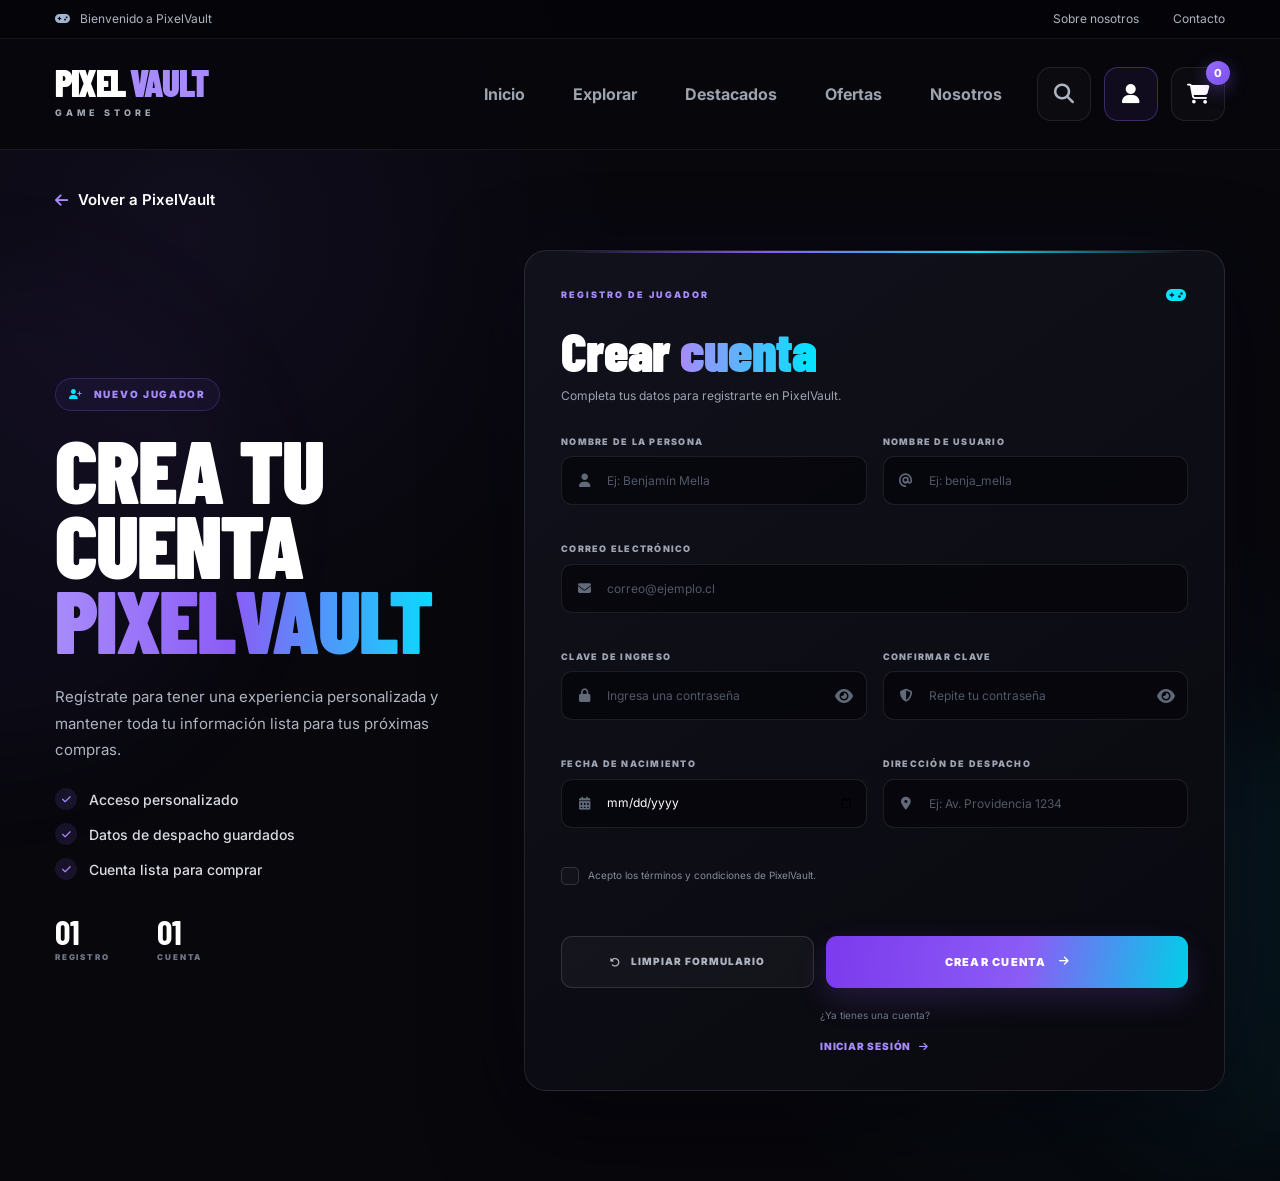
==== commit d5b6fb7c: "Correcciones y mejoras del proyecto" ====
--- a/registro.html
+++ b/registro.html
@@ -538,7 +538,8 @@
                                         placeholder="Ingresa una contraseña"
                                         autocomplete="new-password"
                                         minlength="6"
-                                        maxlength="80"
+                                        maxlength="18"
+                                        pattern="(?=.*[0-9])(?=.*[A-ZÁÉÍÓÚÑÜ]).{6,18}"
                                         required
                                     >
 
@@ -575,7 +576,8 @@
                                         placeholder="Repite tu contraseña"
                                         autocomplete="new-password"
                                         minlength="6"
-                                        maxlength="80"
+                                        maxlength="18"
+                                        pattern="(?=.*[0-9])(?=.*[A-ZÁÉÍÓÚÑÜ]).{6,18}"
                                         required
                                     >
 
@@ -686,18 +688,30 @@
 
                             <div class="auth-full">
 
-                                <button
-                                    type="submit"
-                                    class="auth-submit"
-                                >
-
-                                    <span>
-                                        CREAR CUENTA
-                                    </span>
-
-                                    <i class="fa-solid fa-arrow-right"></i>
-
-                                </button>
+                                <div class="auth-form-actions">
+
+                                    <button
+                                        type="reset"
+                                        class="auth-reset"
+                                    >
+                                        <i class="fa-solid fa-rotate-left"></i>
+                                        <span>LIMPIAR FORMULARIO</span>
+                                    </button>
+
+                                    <button
+                                        type="submit"
+                                        class="auth-submit"
+                                    >
+
+                                        <span>
+                                            CREAR CUENTA
+                                        </span>
+
+                                        <i class="fa-solid fa-arrow-right"></i>
+
+                                    </button>
+
+                                </div>
 
                             </div>
 
--- a/css/estilos.css
+++ b/css/estilos.css
@@ -7958,3 +7958,28 @@
     color: var(--color-text-dark);
     font-size: 11px;
 }
+
+
+/* =========================================================
+   PIXELVAULT - BOTÓN LIMPIAR FORMULARIO
+   ========================================================= */
+
+.support-submit.support-reset {
+    width: auto;
+    min-height: 40px;
+    margin-top: 22px;
+    padding: 10px 16px;
+    background: #555;
+    color: #ffffff;
+    border: 1px solid #666;
+    box-shadow: none;
+    font-size: 10px;
+}
+
+.support-submit.support-reset:hover {
+    background: #666;
+    border-color: #777;
+    color: #ffffff;
+    transform: translateY(-1px);
+    box-shadow: 0 8px 20px rgba(0, 0, 0, 0.25);
+}
--- a/css/auth.css
+++ b/css/auth.css
@@ -1440,6 +1440,15 @@
 
 
 /* =========================================================
+   OPCIONES LOGIN
+   ========================================================= */
+
+.auth-options {
+    margin-bottom: 26px;
+}
+
+
+/* =========================================================
    MESSAGE
    ========================================================= */
 
@@ -1487,6 +1496,74 @@
 
 
 /* =========================================================
+   ACCIONES DEL FORMULARIO
+   ========================================================= */
+
+.auth-form-actions {
+
+    display: grid;
+
+    grid-template-columns: minmax(180px, .7fr) minmax(220px, 1fr);
+
+    gap: 12px;
+
+    margin-top: 20px;
+
+}
+
+.auth-reset {
+
+    width: 100%;
+
+    min-height: 52px;
+
+    display: flex;
+
+    align-items: center;
+
+    justify-content: center;
+
+    gap: 10px;
+
+    border: 1px solid rgba(255,255,255,.12);
+
+    border-radius: 11px;
+
+    background: rgba(255,255,255,.035);
+
+    color: #aeb4c0;
+
+    font-size: 10px;
+
+    font-weight: 900;
+
+    letter-spacing: 1px;
+
+    cursor: pointer;
+
+    transition: transform .2s ease, border-color .2s ease, color .2s ease, background .2s ease;
+
+}
+
+.auth-reset:hover {
+
+    transform: translateY(-2px);
+
+    border-color: rgba(139,92,246,.45);
+
+    background: rgba(139,92,246,.08);
+
+    color: #ffffff;
+
+}
+
+.auth-reset:active {
+
+    transform: translateY(0);
+
+}
+
+/* =========================================================
    SUBMIT
    ========================================================= */
 
@@ -1504,7 +1581,7 @@
 
     gap: 12px;
 
-    margin-top: 20px;
+    margin-top: 0;
 
     border: 0;
 
@@ -2122,4 +2199,10 @@
 .auth-page .auth-card button,
 .auth-page .auth-card input {
     font-family: inherit;
-}+}
+
+@media (max-width: 640px) {
+    .auth-form-actions {
+        grid-template-columns: 1fr;
+    }
+}
